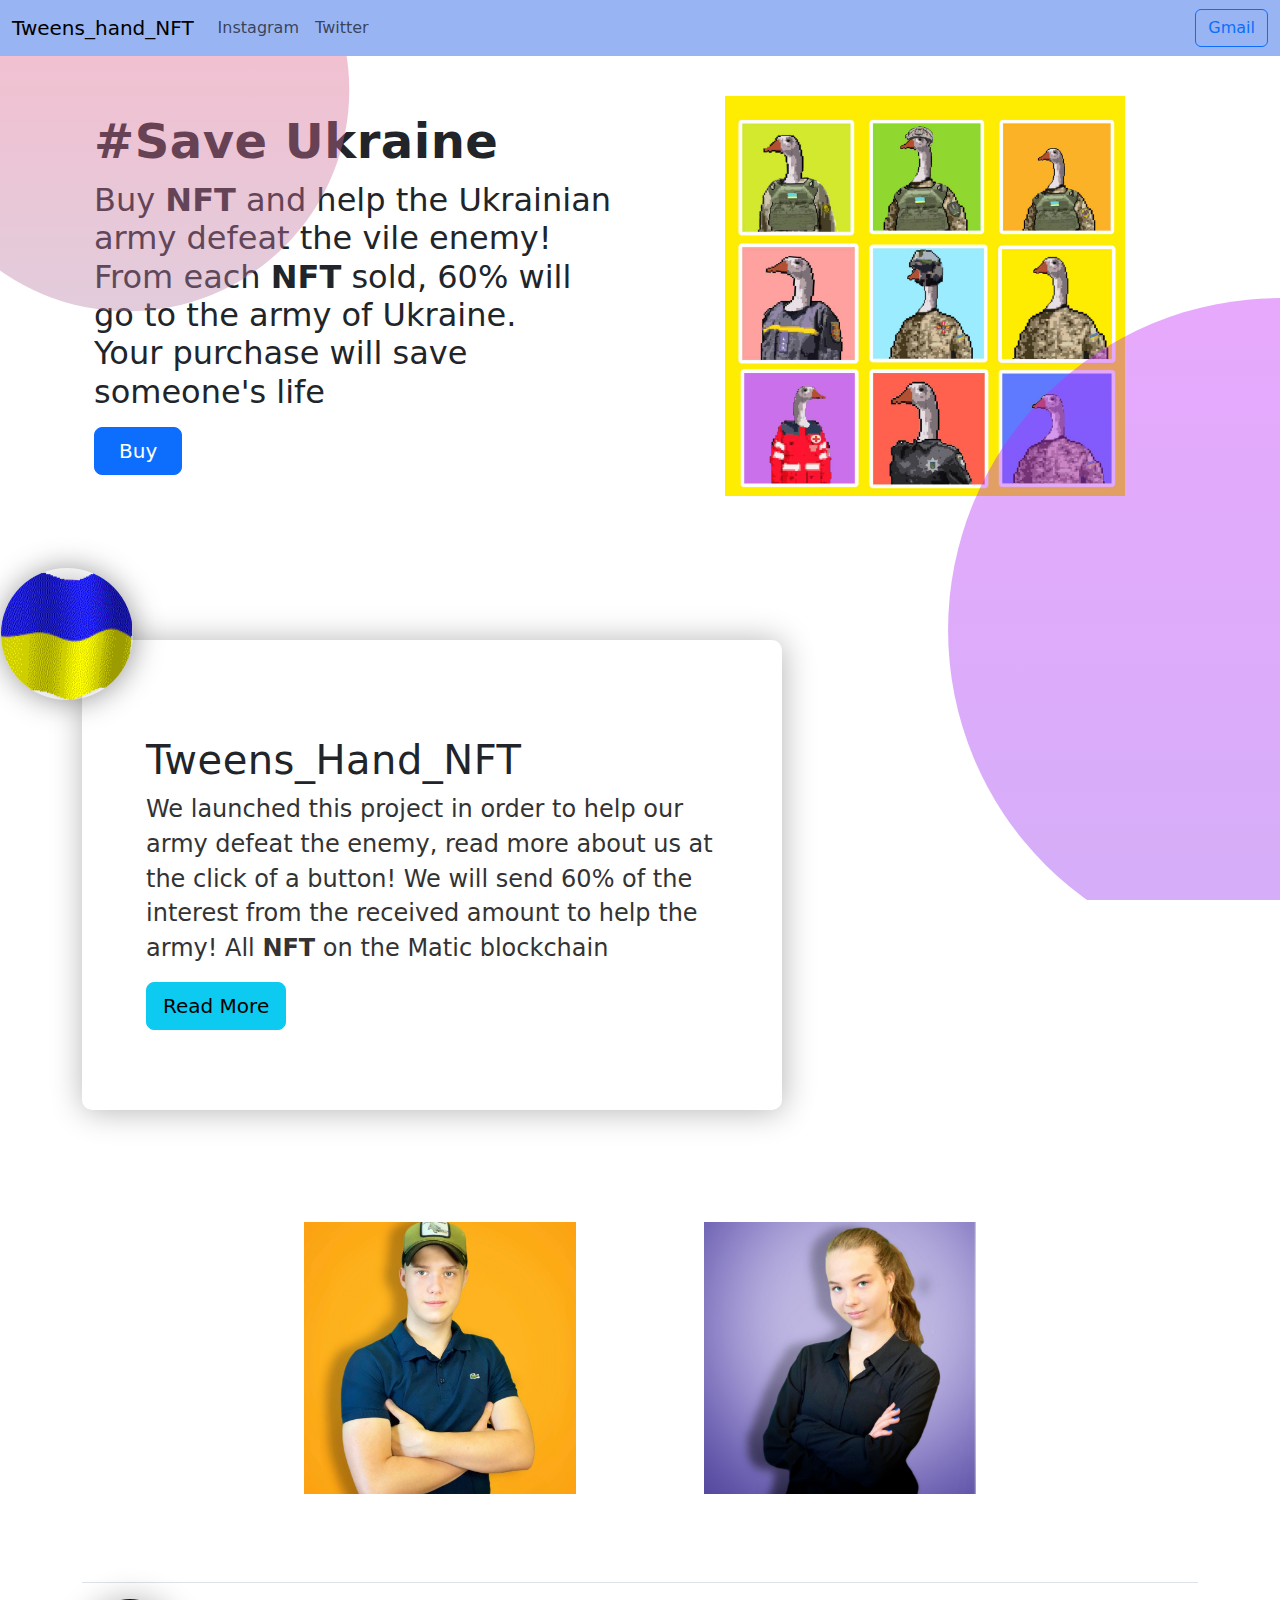
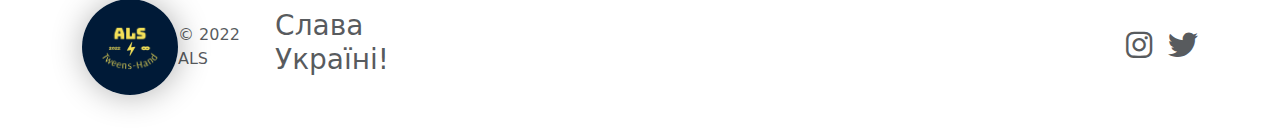
==== index.html @ 35961612 "Add files via upload" ====
<!DOCTYPE html>
<html lang="en">
<head>
    <meta charset="UTF-8">
    <meta http-equiv="X-UA-Compatible" content="IE=edge">
    <meta name="viewport" content="width=device-width, initial-scale=1.0">
    <link rel="stylesheet" href="index.css">
    <link rel="stylesheet" href="https://cdn.jsdelivr.net/npm/bootstrap@5.2.0/dist/css/bootstrap.min.css">

    <link rel="stylesheet" href="https://cdnjs.cloudflare.com/ajax/libs/font-awesome/6.1.2/css/all.min.css">
    <title>Tweens_hand_NFT</title>
</head>
<body>
    <header>
        <nav class="navbar navbar-expand-md fixed-top" style="background-color: #99b4f2;">
          <div class="container-fluid">
            <a class="navbar-brand" href="./index.html">Tweens_hand_NFT</a>
            <button class="navbar-toggler" type="button" data-bs-toggle="collapse" data-bs-target="#navbarCollapse" aria-controls="navbarCollapse" aria-expanded="false" aria-label="Toggle navigation">
              <span class="navbar-toggler-icon"></span>
            </button>
            <div class="collapse navbar-collapse" id="navbarCollapse">
              <ul class="navbar-nav me-auto mb-2 mb-md-0">
                <!-- <li class="nav-item">
                  <a class="nav-link active" aria-current="page" href="#">Home</a>
                </li> -->
                <li class="nav-item">
                  <a class="nav-link" href="#">Instagram</a>
                </li>
                <li class="nav-item">
                  <a class="nav-link" href="#">Twitter</a>
                </li>
              </ul>
              <!-- <form class="d-flex" >
               </form>  -->
                <button class="btn btn-outline-primary" type="submit"><a href="mailto:tweenshand@gmail.com" style="text-decoration: none;"> Gmail</a></button>
              
            </div>
          </div>
        </nav>
      </header>
<main class="main">
<!--  -->
<div class="container col-xxl-8 px-4 py-5" >
    <div class="row flex-lg-row-reverse align-items-center g-5 py-5">
      <div class="col-10 col-sm-8 col-lg-6">
        <img src="./img/collect.jpeg" class="d-block mx-lg-auto img-fluid" alt="Bootstrap Themes" width="400" height="300" loading="lazy">
      </div>
      <div class="col-lg-6">
        <h1 class="display-5 fw-bold lh-1 mb-3">#Save Ukraine</h1>
        <p class="lead"><h2> Buy <b>NFT</b> and help the Ukrainian army defeat the vile enemy! From each <b>NFT</b> sold, 60% will go to the army of Ukraine. <br>Your purchase will save someone's life </h2></p>
        <div class="d-grid gap-2 d-md-flex justify-content-md-start">
          <button type="button" class="btn btn-primary btn-lg px-4 me-md-2">Buy</button>
          <!-- <button type="button" class="btn btn-outline-secondary btn-lg px-4">List</button> -->
        </div>
      </div>
    </div>
  </div>
<!--  -->
<div class="container  col-xxl-4  py-5">
<div class="blog_post">
    <div class="img_pod">
      <img src="./img/ukr.gif" alt="random image" style="
      height: 8.3rem;
  width: 8.3rem;
  position: relative;
  border-radius: 90%;
  box-shadow: 1px 1px 2rem rgba(0, 0, 0, 0.3);
  z-index: 1;
      ">
    </div>
    <div class="card_copy">
      
      <h1>Tweens_Hand_NFT</h1>
      <p>We launched this project in order to help our army defeat the enemy, read more about us at the click of a button! We will send 60% of the interest from the received amount to help the army! All <b>NFT</b> on the Matic blockchain</p>
      <!-- <a class="btn_primary px-4 py-3" href="https://tweens-hand.github.io/tweens-hand-2/index.html" target="_blank" >Read More</a> -->
<!--  -->
<!-- <button type="button" class="btn btn-info btn-lg" data-toggle="modal" data-target="#myModal">Open Modal</button> -->

  <!-- Modal -->
  <button type="button" class="btn btn-info btn-lg" data-bs-toggle="modal" data-bs-target="#exampleModal">
    Read More
  </button>
  
  <!-- Modal -->
  <div class="modal fade" id="exampleModal" tabindex="-1" aria-labelledby="exampleModalLabel" aria-hidden="true">
    <div class="modal-dialog">
      <div class="modal-content">
        <div class="modal-header">
          <h5 class="modal-title" id="exampleModalLabel">Tweens-Hand-Company</h5>
          <button type="button" class="btn-close" data-bs-dismiss="modal" aria-label="Close"></button>
        </div>
        <div class="modal-body">
          We are the future It company of Ukraine! We (brother and sister
          and we are 16 years old, and we are from Kyiv) decided to make NFT project to raise funds for the Ukrainian army! The funds we collect we give to our army ,and We will report to you on our Instagram page and on our Twitter
        </div>
        <div class="modal-footer">
          <button type="button" class="btn btn-secondary" data-bs-dismiss="modal">Close</button>
          
        </div>
      </div>
    </div>
  </div>
  

<!--  -->
<!--  -->
    </div>
    </div>
  </div>
<!--  -->

<div class="container-about">
    <div class="box-about" >
        <div class="imgBox-about">
            <img src="./img/IMG_3771.PNG" alt="" >
        </div>
        <div class="content-about">
            <h2>Artem Sulyma</br>
            <!-- <span>CEO/Software Engineer</span></h2> -->
        </div>
    </div>
    <div class="box-about">
        <div class="imgBox-about">
            <img src="./img/IMG_3778.JPEG" alt="">
        </div>
        <div class="content-about">
            <h2>Liza Sulyma</br>
            <!-- <span>CEO/Disagner</span></h2> -->
        </div>
    </div>

</div>


</main>
<!--  -->
<div class="container">
    <footer class="d-flex flex-wrap justify-content-between align-items-center py-3 my-4 border-top">
      <div class="col-md-4 d-flex align-items-center">
        <!-- <a href="/" class="mb-3 me-2 mb-md-0 text-muted text-decoration-none lh-1"></a> -->
         <img src="./img/logoals.png" style="
          height: 6rem;
  width: 6rem;
  position: relative;
  border-radius: 100%;
  box-shadow: 1px 1px 2rem rgba(0, 0, 0, 0.3);
  z-index: 1;
         ">
        
        <span class="mb-3 mb-md-0 text-muted">© 2022 ALS </span>
        <br>
        <h3 class="text-muted" style="margin-left:15px;">Слава Україні!</h3>
      </div>
  
      <ul class="nav col-md-4 justify-content-end list-unstyled d-flex">
   
        <li class="ms-3"><a class="text-muted"  href="#"><i class="fa-brands fa-instagram"   style="font-size: 30px;"></i></a></li>
        <li class="ms-3"><a class="text-muted"  href="#"><i class="fa-brands fa-twitter"  style="font-size: 30px;"></i></a></li>
        <!-- <li class="ms-3"><a class="text-muted"  href="#"><i class="fa-brands fa-youtube" style="font-size: 30px;"></i></a></li> -->
      </ul>
    </footer>
  </div>

    <script src="https://cdn.jsdelivr.net/npm/bootstrap@5.2.0/dist/js/bootstrap.bundle.min.js"></script>
    <script src="./index.js"></script>
    <script src="https://ajax.googleapis.com/ajax/libs/jquery/3.6.0/jquery.min.js"></script>
</body>
</html>
---- index.css ----
@import url("https://fonts.googleapis.com/css?family=Roboto:300,400,700&display=swap");

body{
  background-color: #000;
}
main::before{
  content: '';
  position: absolute;
  top: 0;
 left: 0;
  width: 100%;
  height: 100%;
  background: linear-gradient(#DA22FF, #9733EE);
  clip-path: circle(30% at right 70%);
  opacity: .4;
  }
  main::after {
    content: '';
    position: absolute;
    top: 0;
    left: 0;
    width: 100%;
    height: 100%;
    background: linear-gradient(#E55D87, #5FC3E4);
    clip-path: circle(20% at 10% 10%);
    opacity: .4;
  }

.blog_post {
  background: #fff;
  max-width: 700px;
  border-radius: 10px;
  box-shadow: 1px 1px 2rem rgba(0, 0, 0, 0.3);
  position: relative;
}


.card_copy {
  padding: 6rem 4rem 5rem 4rem;
}

.img_pod {
  height: 110px;
  width: 110px;
  background: linear-gradient(90deg, #ff9966, #ff5e62);
  z-index: 10;
  box-shadow: 1px 1px 2rem rgba(0, 0, 0, 0.3);
  border-radius: 100%;
  position: absolute;
  left: -10%;
  top: -13%;
  display: flex;
  align-items: center;
  justify-content: center;
}

/* img {
  height: 8.3rem;
  width: 8.3rem;
  position: relative;
  border-radius: 100%;
  box-shadow: 1px 1px 2rem rgba(0, 0, 0, 0.3);
  z-index: 1;
} */

h3 {
  margin: 0 0 0.5rem 0;
  color: #999;
  font-size: 1.25rem;
}

h1 {
  margin: 0 0 1rem 0;
  font-size: 2.5rem;
  letter-spacing: 0.5px;
  color: #333;
}

p {
  margin: 0 0 4.5rem 0;
  font-size: 1.5rem;
  line-height: 1.45;
  color: #333;
}

.btn_primary {
    margin-top: 10px;
  border: none;
  outline: none;
  background: linear-gradient(90deg, #ff9966, #ff5e62);
  padding: 1.5rem 2rem;
  border-radius: 50px;
  color: white;
  font-size: 1.2rem;
  box-shadow: 1px 10px 2rem rgba(255, 94, 98, 0.5);
  transition: all 0.2s ease-in;
  text-decoration: none;
}

.btn_primary:hover {
  box-shadow: 0px 5px 1rem rgba(255, 94, 98, 0.5);
  color: gray;
}

@media only screen and (max-width: 650px) {
  body {
    background-color: black;
  }

  .img_pod {

  }
}

  
.container-about {
    position: relative;
    display: flex;
    justify-content: center;
    align-items: center;
    flex-wrap: wrap;
  }
  
  .container-about .box-about {
    position: relative;
    width: 17rem;
    height: 17rem;
    margin: 4rem;
  }
  
  .container-about .box-about:hover .imgBox-about {
    transform: translate(-3.5rem, -3.5rem);
  }
  
  .container-about .box-about:hover .content-about {
    transform: translate(3.5rem, 3.5rem);
  }
  
  .imgBox-about {
    position: absolute;
    top: 0;
    left: 0;
    width: 100%;
    height: 100%;
    z-index: 2;
    transition: all 0.5s ease-in-out;
  }
  
  .imgBox-about img {
    width: 17rem;
    height: 17rem;
    object-fit: cover;
    resize: both;
  }
  
  .content-about {
    position: absolute;
    top: 0;
    left: 0;
    width: 100%;
    height: 100%;
    padding: 1.5rem;
    display: flex;
    justify-content: center;
    background-color: #fff;
    z-index: 1;
    align-items: flex-end;
    text-align: center;
    transition: 0.5s ease-in-out;
  }
  
  .content-about h2 {
    display: block;
    font-size: 1.7rem;
    color: #111;
    font-weight: 500;
    line-height: 2rem;
    letter-spacing: 1px;
  }
  
  .content-about span {
    color: #555;
    font-size: 1rem;
    font-weight: 300;
    letter-spacing: 2px;
  }
  
  @media (max-width: 600px) {
    .container-about .box-about:hover .content-about {
      transform: translate(0, 4rem);
    }
    .container-about .box-about:hover .imgBox-about {
      transform: translate(0, -4rem);
    }
    .content-about h2 {
        display: block;
        font-size: 1rem;
        color: #111;
        font-weight: 500;
        line-height: 2rem;
        letter-spacing: 1px;
      }
  }
  /*  */
  /*  */
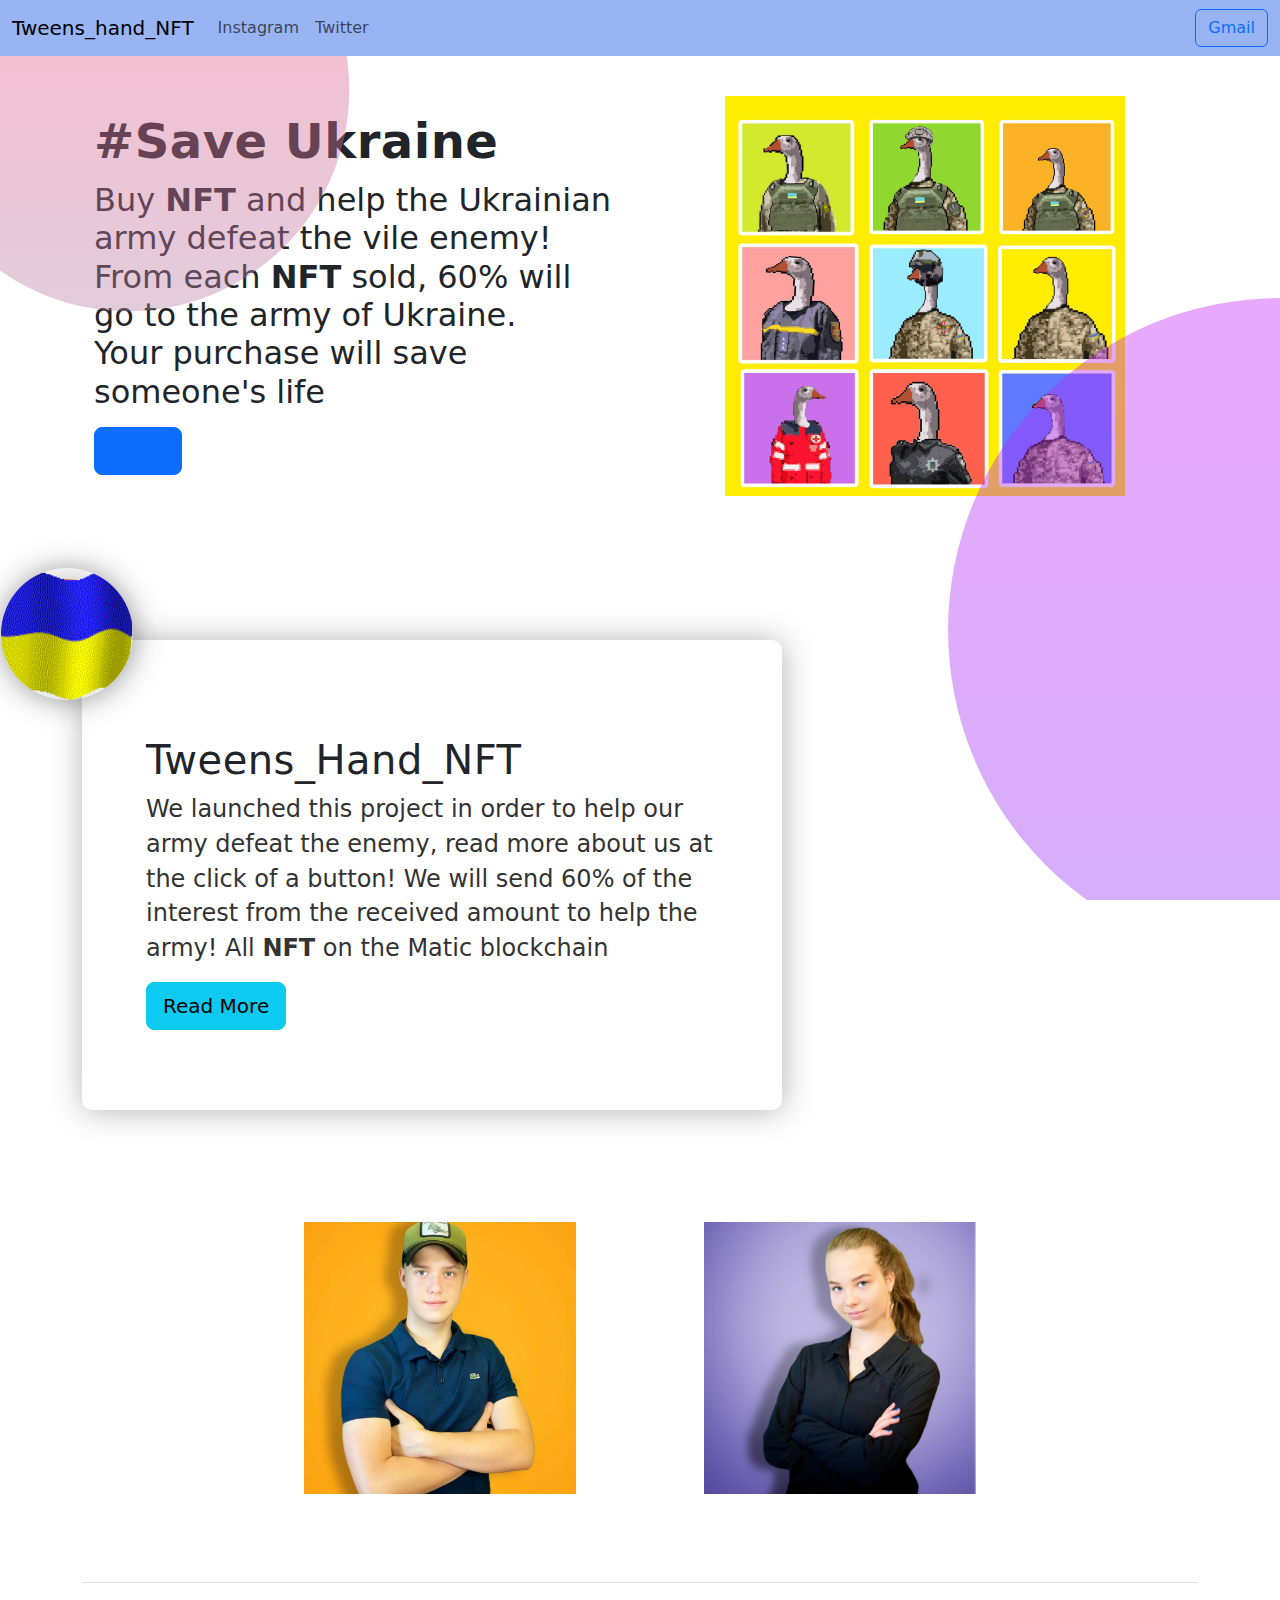
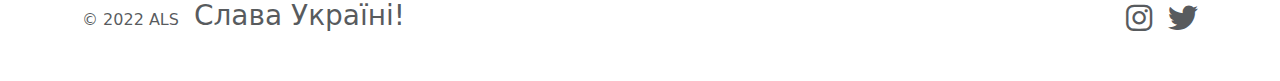
==== commit 10c293f4: "Update index.html" ====
--- a/index.html
+++ b/index.html
@@ -24,10 +24,10 @@
                   <a class="nav-link active" aria-current="page" href="#">Home</a>
                 </li> -->
                 <li class="nav-item">
-                  <a class="nav-link" href="#">Instagram</a>
+                  <a class="nav-link" href="https://instagram.com/tweens_hand_nft?r=nametag">Instagram</a>
                 </li>
                 <li class="nav-item">
-                  <a class="nav-link" href="#">Twitter</a>
+                  <a class="nav-link" href="https://twitter.com/Tweens_Hand_NFT">Twitter</a>
                 </li>
               </ul>
               <!-- <form class="d-flex" >
@@ -49,7 +49,7 @@
         <h1 class="display-5 fw-bold lh-1 mb-3">#Save Ukraine</h1>
         <p class="lead"><h2> Buy <b>NFT</b> and help the Ukrainian army defeat the vile enemy! From each <b>NFT</b> sold, 60% will go to the army of Ukraine. <br>Your purchase will save someone's life </h2></p>
         <div class="d-grid gap-2 d-md-flex justify-content-md-start">
-          <button type="button" class="btn btn-primary btn-lg px-4 me-md-2">Buy</button>
+            <button type="button" class="btn btn-primary btn-lg px-4 me-md-2"><a href="https://opensea.io/Tweens_hand_NFT">Buy</a></button>
           <!-- <button type="button" class="btn btn-outline-secondary btn-lg px-4">List</button> -->
         </div>
       </div>
@@ -138,14 +138,14 @@
     <footer class="d-flex flex-wrap justify-content-between align-items-center py-3 my-4 border-top">
       <div class="col-md-4 d-flex align-items-center">
         <!-- <a href="/" class="mb-3 me-2 mb-md-0 text-muted text-decoration-none lh-1"></a> -->
-         <img src="./img/logoals.png" style="
+<!--          <img src="./img/logoals.png" style="
           height: 6rem;
   width: 6rem;
   position: relative;
   border-radius: 100%;
   box-shadow: 1px 1px 2rem rgba(0, 0, 0, 0.3);
   z-index: 1;
-         ">
+         "> -->
         
         <span class="mb-3 mb-md-0 text-muted">© 2022 ALS </span>
         <br>
@@ -154,8 +154,8 @@
   
       <ul class="nav col-md-4 justify-content-end list-unstyled d-flex">
    
-        <li class="ms-3"><a class="text-muted"  href="#"><i class="fa-brands fa-instagram"   style="font-size: 30px;"></i></a></li>
-        <li class="ms-3"><a class="text-muted"  href="#"><i class="fa-brands fa-twitter"  style="font-size: 30px;"></i></a></li>
+        <li class="ms-3"><a class="text-muted"  href="https://instagram.com/tweens_hand_nft?r=nametag"><i class="fa-brands fa-instagram"   style="font-size: 30px;"></i></a></li>
+        <li class="ms-3"><a class="text-muted"  href="https://twitter.com/Tweens_Hand_NFT"><i class="fa-brands fa-twitter"  style="font-size: 30px;"></i></a></li>
         <!-- <li class="ms-3"><a class="text-muted"  href="#"><i class="fa-brands fa-youtube" style="font-size: 30px;"></i></a></li> -->
       </ul>
     </footer>
@@ -165,4 +165,4 @@
     <script src="./index.js"></script>
     <script src="https://ajax.googleapis.com/ajax/libs/jquery/3.6.0/jquery.min.js"></script>
 </body>
-</html>+</html>
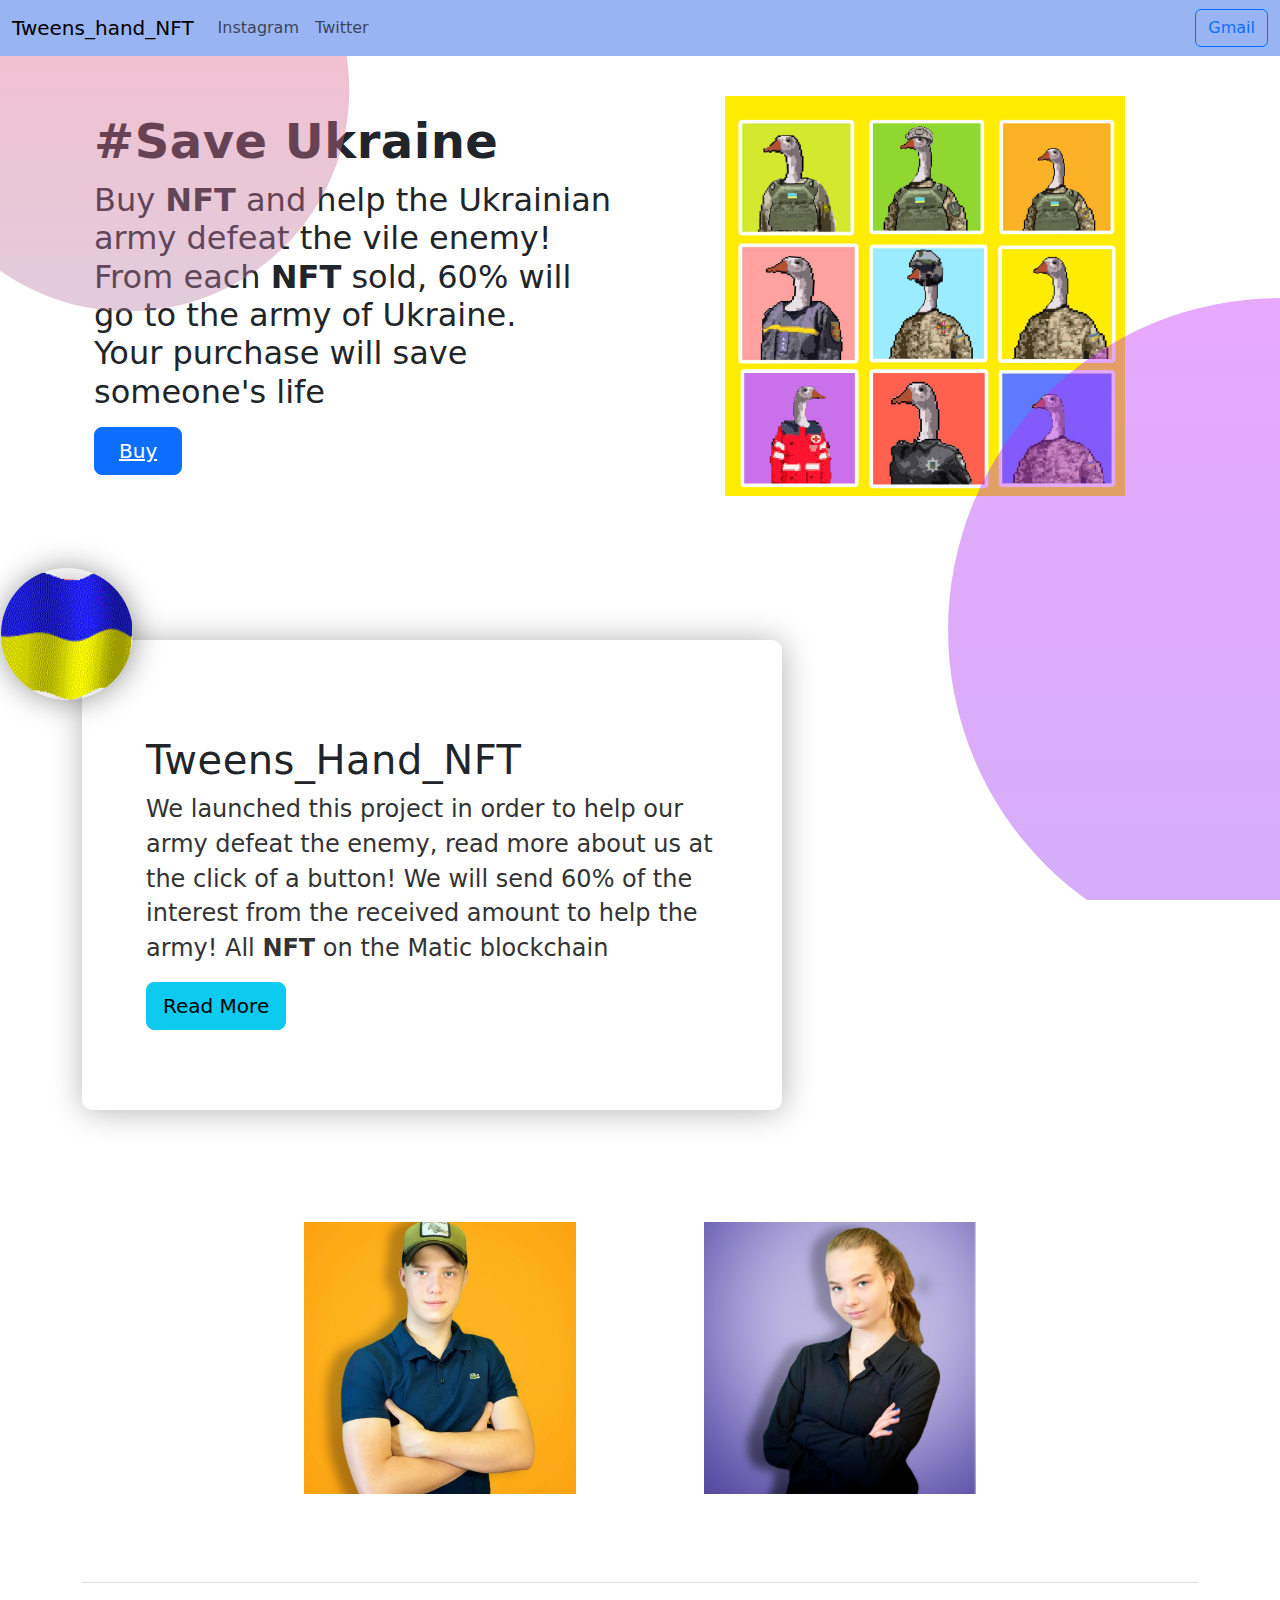
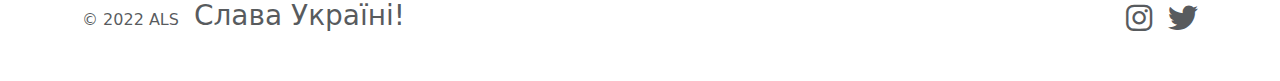
==== commit 9e0e88bc: "Update index.html" ====
--- a/index.html
+++ b/index.html
@@ -49,7 +49,7 @@
         <h1 class="display-5 fw-bold lh-1 mb-3">#Save Ukraine</h1>
         <p class="lead"><h2> Buy <b>NFT</b> and help the Ukrainian army defeat the vile enemy! From each <b>NFT</b> sold, 60% will go to the army of Ukraine. <br>Your purchase will save someone's life </h2></p>
         <div class="d-grid gap-2 d-md-flex justify-content-md-start">
-            <button type="button" class="btn btn-primary btn-lg px-4 me-md-2"><a href="https://opensea.io/Tweens_hand_NFT">Buy</a></button>
+            <button type="button" class="btn btn-primary btn-lg px-4 me-md-2"><a href="https://opensea.io/Tweens_hand_NFT" style="color:#fff; text-decoretion:none;">Buy</a></button>
           <!-- <button type="button" class="btn btn-outline-secondary btn-lg px-4">List</button> -->
         </div>
       </div>
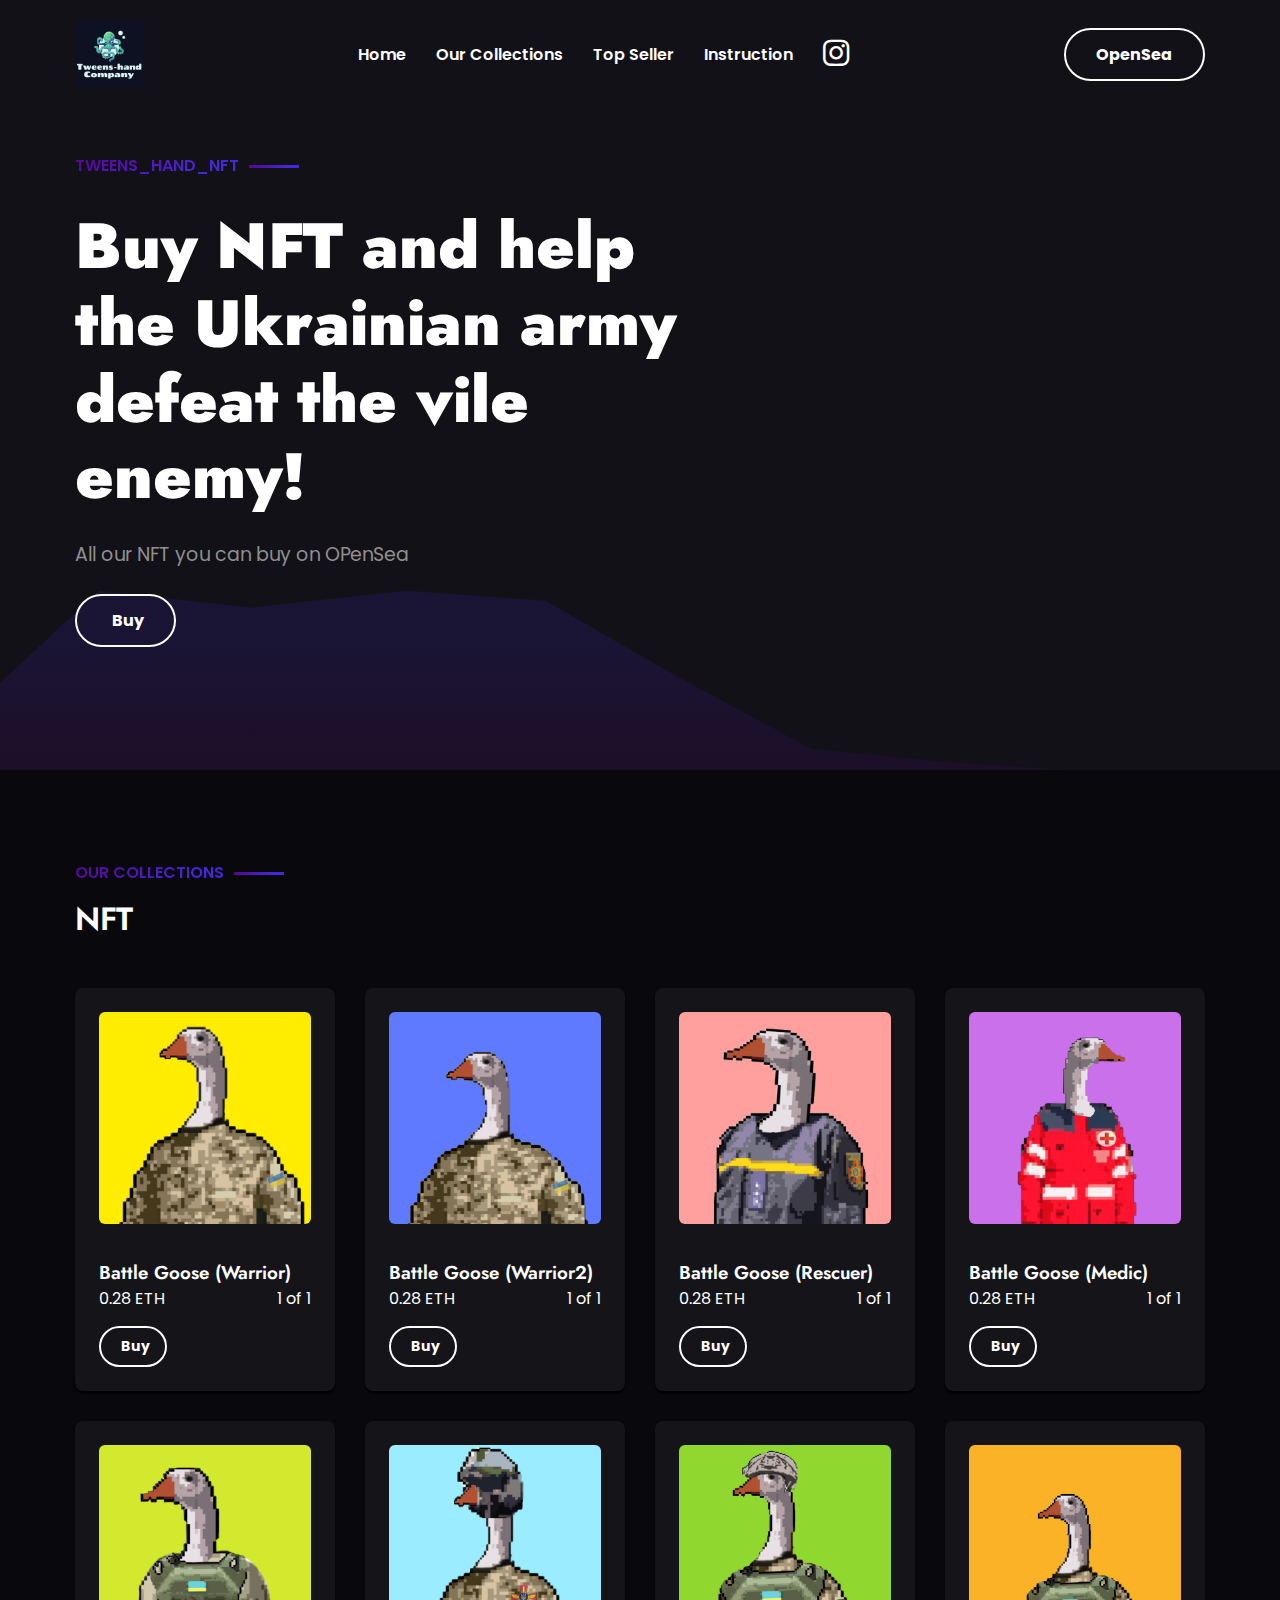
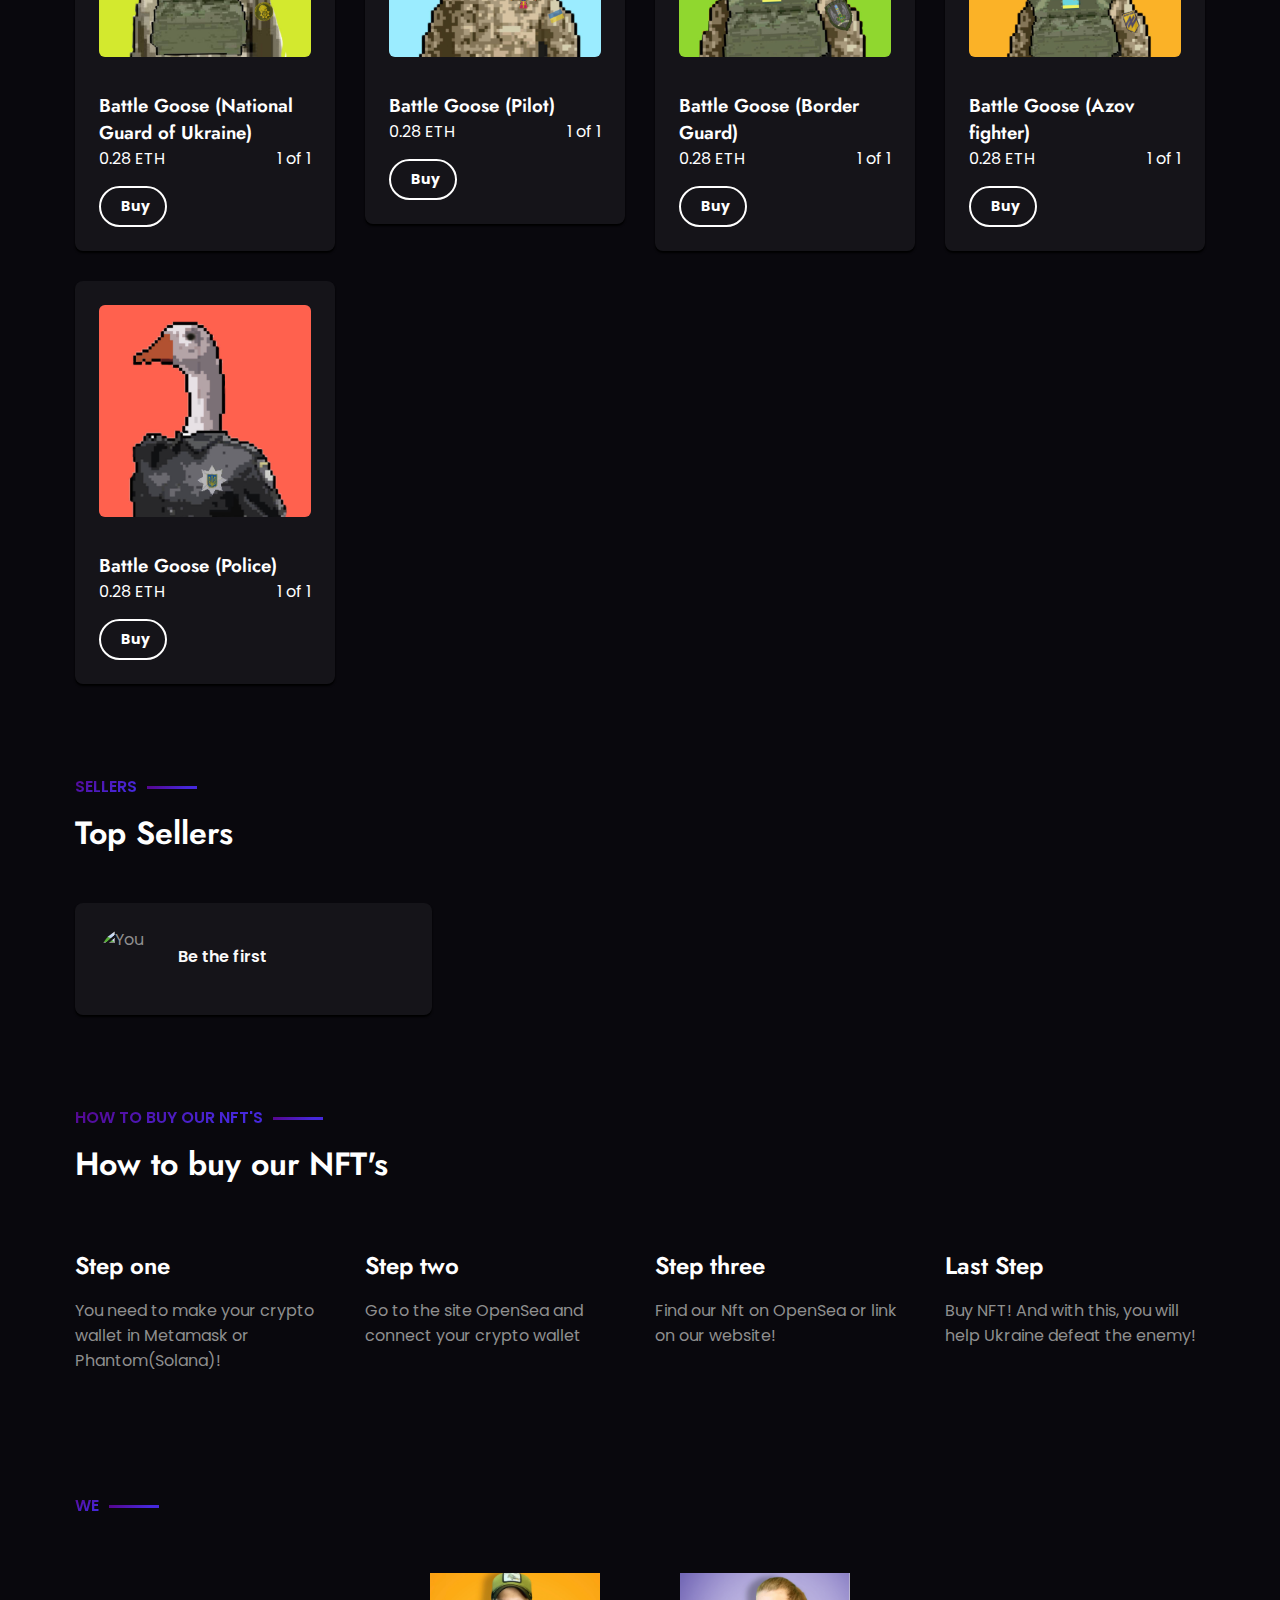
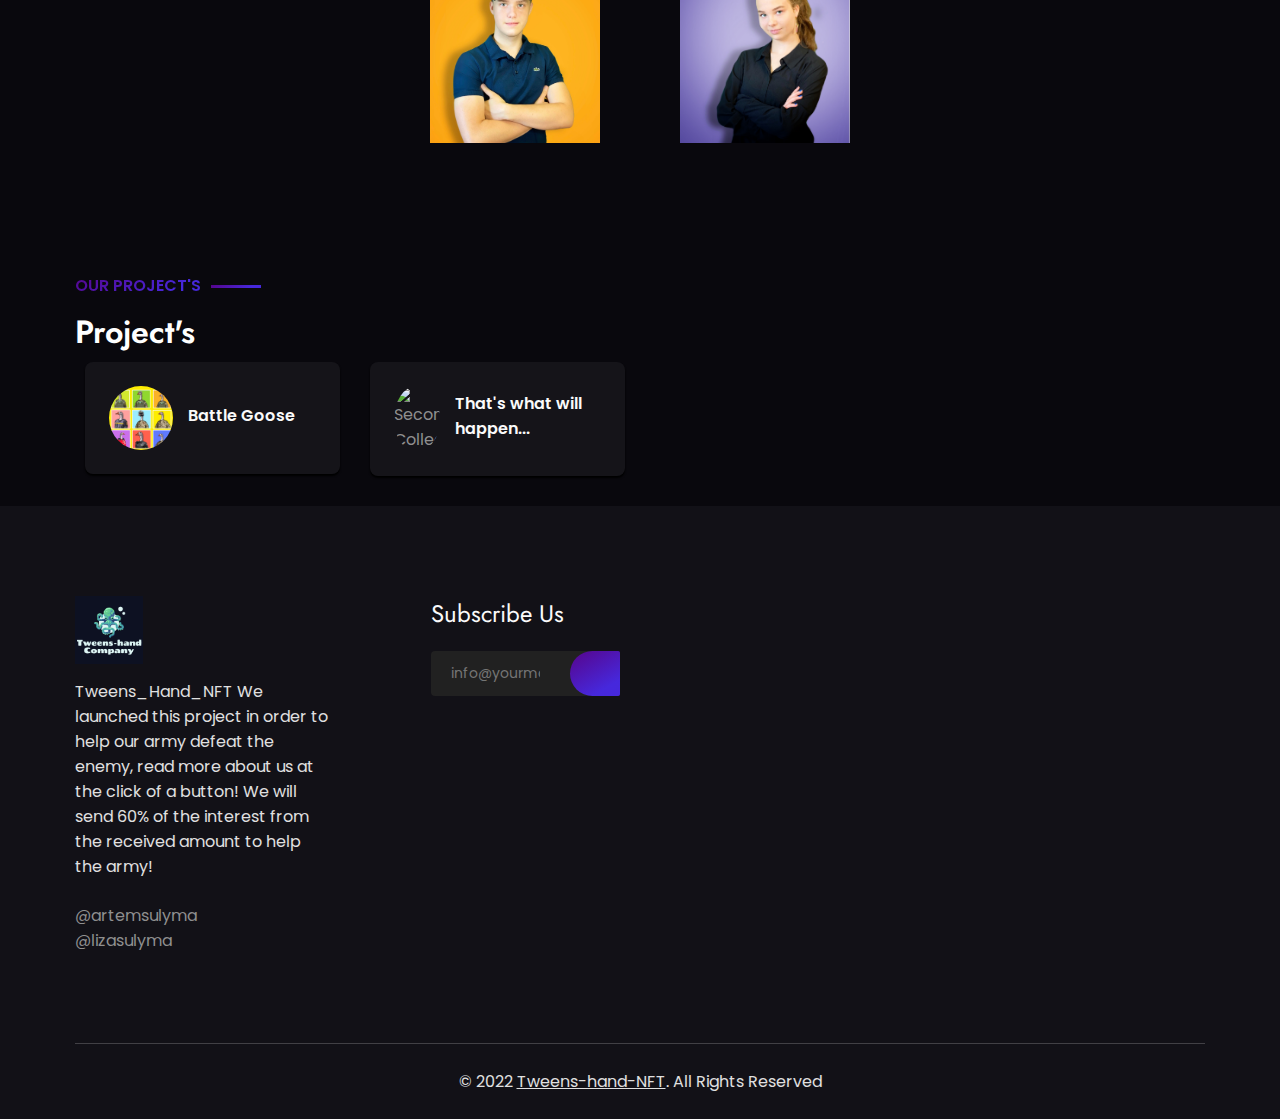
==== commit a2ba1fad: "Add files via upload" ====
--- a/index.html
+++ b/index.html
@@ -1,168 +1,1181 @@
 <!DOCTYPE html>
 <html lang="en">
+
 <head>
-    <meta charset="UTF-8">
-    <meta http-equiv="X-UA-Compatible" content="IE=edge">
-    <meta name="viewport" content="width=device-width, initial-scale=1.0">
-    <link rel="stylesheet" href="index.css">
-    <link rel="stylesheet" href="https://cdn.jsdelivr.net/npm/bootstrap@5.2.0/dist/css/bootstrap.min.css">
-
-    <link rel="stylesheet" href="https://cdnjs.cloudflare.com/ajax/libs/font-awesome/6.1.2/css/all.min.css">
-    <title>Tweens_hand_NFT</title>
+  <meta charset="UTF-8">
+  <meta http-equiv="X-UA-Compatible" content="IE=edge">
+  <meta name="viewport" content="width=device-width, initial-scale=1.0">
+  <title>Buy NFT and help Ukrainian army defeat vile enemy!</title>
+
+  <link rel="stylesheet" href="https://cdnjs.cloudflare.com/ajax/libs/font-awesome/6.1.2/css/all.min.css">
+  <!-- 
+    - favicon
+  -->
+  <link rel="shortcut icon" href="./favicon.svg" type="image/svg+xml">
+
+  <!-- 
+    - custom css link
+  -->
+  <link rel="stylesheet" href="./assets/css/style.css">
+
+  <!-- 
+    - google font link
+  -->
+  <link rel="preconnect" href="https://fonts.googleapis.com">
+  <link rel="preconnect" href="https://fonts.gstatic.com" crossorigin>
+  <link
+    href="https://fonts.googleapis.com/css2?family=Jost:wght@600;900&family=Poppins:wght@400;500;600;700&display=swap"
+    rel="stylesheet">
 </head>
-<body>
-    <header>
-        <nav class="navbar navbar-expand-md fixed-top" style="background-color: #99b4f2;">
-          <div class="container-fluid">
-            <a class="navbar-brand" href="./index.html">Tweens_hand_NFT</a>
-            <button class="navbar-toggler" type="button" data-bs-toggle="collapse" data-bs-target="#navbarCollapse" aria-controls="navbarCollapse" aria-expanded="false" aria-label="Toggle navigation">
-              <span class="navbar-toggler-icon"></span>
+
+<body id="top">
+
+  <!-- 
+    - #HEADER
+  -->
+
+  <header class="header" data-header>
+    <div class="container">
+
+      <div class="overlay" data-overlay></div>
+
+      <a href="#" class="logo">
+        <img src="./img/logo.png" width="68" height="48" alt="NFTC Logo">
+      </a>
+
+      <nav class="navbar" data-navbar>
+
+        <div class="navbar-top">
+          <p class="navbar-title">Menu</p>
+
+          <button class="nav-close-btn" aria-label="Close Menu" data-nav-close-btn>
+            <ion-icon name="close-circle-outline"></ion-icon>
+          </button>
+        </div>
+
+        <ul class="navbar-list">
+
+          <li>
+            <a href="#home" class="navbar-link" data-navlink>Home</a>
+          </li>
+
+          <li>
+            <a href="#explore" class="navbar-link" data-navlink>Our Collections</a>
+          </li>
+
+          <li>
+            <a href="#top-seller" class="navbar-link" data-navlink>Top Seller</a>
+          </li>
+
+          <!-- <li>
+            <a href="#collection" class="navbar-link" data-navlink>Collection</a>
+          </li> -->
+
+          <li>
+            <a href="#instruction" class="navbar-link" data-navlink>Instruction</a>
+          </li>
+
+          <li>
+            <a href="https://instagram.com/tweens_hand_nft?r=nametag" class="navbar-link" data-navlink><i class="fa-brands fa-instagram" style="font-size: 30px;"></i></a>
+          </li>
+
+        </ul>
+
+      </nav>
+
+      <button class="menu-open-btn" aria-label="Open Menu" data-nav-open-btn>
+        <ion-icon name="menu-outline"></ion-icon>
+      </button>
+
+      <a href="https://opensea.io/Tweens_hand_NFT" class="btn" aria-labelledby="wallet">
+        
+
+        <span id="wallet"><i class="fa-solid fa-hexagon-vertical-nft" style="color: #fff; font-size:25px;"></i>OpenSea</span>
+      </a>
+
+    </div>
+  </header>
+
+
+
+
+
+  <main>
+    <article>
+
+      <!-- 
+        - #HERO
+      -->
+
+      <section class="hero" id="home">
+
+        <div class="container">
+
+          <p class="section-subtitle">Tweens_Hand_NFT</p>
+
+          <h2 class="h1 hero-title">Buy NFT and help the Ukrainian army defeat the vile enemy!</h2>
+
+          <p class="hero-text">
+            All our NFT you can buy on OPenSea
+          </p>
+
+          <div class="btn-group">
+
+            <button class="btn">
+              <ion-icon name="rocket-outline" aria-hidden="true"></ion-icon>
+              <a href="https://opensea.io/Tweens_hand_NFT">
+              <span>Buy</span></a>
             </button>
-            <div class="collapse navbar-collapse" id="navbarCollapse">
-              <ul class="navbar-nav me-auto mb-2 mb-md-0">
-                <!-- <li class="nav-item">
-                  <a class="nav-link active" aria-current="page" href="#">Home</a>
-                </li> -->
-                <li class="nav-item">
-                  <a class="nav-link" href="https://instagram.com/tweens_hand_nft?r=nametag">Instagram</a>
-                </li>
-                <li class="nav-item">
-                  <a class="nav-link" href="https://twitter.com/Tweens_Hand_NFT">Twitter</a>
-                </li>
-              </ul>
-              <!-- <form class="d-flex" >
-               </form>  -->
-                <button class="btn btn-outline-primary" type="submit"><a href="mailto:tweenshand@gmail.com" style="text-decoration: none;"> Gmail</a></button>
+
+            <!-- <button class="btn">
+              <ion-icon name="create-outline" aria-hidden="true"></ion-icon>
+
+              <span>Create</span>
+            </button> -->
+
+          </div>
+
+        </div>
+
+        <svg class="hero-bg-bottom" xmlns="http://www.w3.org/2000/svg" viewBox="0 0 1440 465" version="1.1">
+          <defs>
+            <linearGradient x1="49.7965246%" y1="28.2355058%" x2="49.7778147%" y2="98.4657689%" id="linearGradient-1">
+              <stop stop-color="rgba(69,40,220, 0.15)" offset="0%"></stop>
+              <stop stop-color="rgba(87,4,138, 0.15)" offset="100%"></stop>
+            </linearGradient>
+          </defs>
+          <g id="Page-1" stroke="none" stroke-width="1" fill="none" fill-rule="evenodd">
+            <polygon points="" fill="url(#linearGradient-1)">
+              <animate id="graph-animation" xmlns="http://www.w3.org/2000/svg" dur="2s" repeatCount=""
+                attributeName="points"
+                values="0,464 0,464 111.6,464 282.5,464 457.4,464 613.4,464 762.3,464 912.3,464 1068.2,464 1191.2,464 1328.1,464 1440.1,464 1440.1,464 0,464; 0,464 0,367 111.6,323.3 282.5,373 457.4,423.8 613.4,464 762.3,464 912.3,464 1068.2,464 1191.2,464 1328.1,464 1440.1,464 1440.1,464 0,464; 0,464 0,367 111.6,263 282.5,336.6 457.4,363.5 613.4,414.4 762.3,464 912.3,464 1068.2,464 1191.2,464 1328.1,464 1440.1,464 1440.1,464 0,464; 0,464 0,367 111.6,263 282.5,282 457.4,323.3 613.4,340 762.3,425.6 912.3,464 1068.2,464 1191.2,464 1328.1,464 1440.1,464 1440.1,464 0,464; 0,464 0,367 111.6,263 282.5,282 457.4,263 613.4,290.4 762.3,368 912.3,446.4 1068.2,464 1191.2,464 1328.1,464 1440.1,464 1440.1,464 0,464; 0,464 0,367 111.6,263 282.5,282 457.4,263 613.4,216 762.3,329.6 912.3,420 1068.2,427.6 1191.2,464 1328.1,464 1440.1,464 1440.1,464 0,464; 0,464 0,367 111.6,263 282.5,282 457.4,263 613.4,216 762.3,272 912.3,402.4 1068.2,373 1191.2,412 1328.1,464 1440.1,464 1440.1,464 0,464; 0,464 0,367 111.6,263 282.5,282 457.4,263 613.4,216 762.3,272 912.3,376 1068.2,336.6 1191.2,334 1328.1,404 1440.1,464 1440.1,464 0,464; 0,464 0,367 111.6,263 282.5,282 457.4,263 613.4,216 762.3,272 912.3,376 1068.2,282 1191.2,282 1328.1,314 1440.1,372.8 1440.1,464 0,464; 0,464 0,367 111.6,263 282.5,282 457.4,263 613.4,216 762.3,272 912.3,376 1068.2,282 1191.2,204 1328.1,254 1440.1,236 1440.1,464 0,464; 0,464 0,367 111.6,263 282.5,282 457.4,263 613.4,216 762.3,272 912.3,376 1068.2,282 1191.2,204 1328.1,164 1440.1,144.79999999999998 1440.1,464 0,464; 0,464 0,367 111.6,263 282.5,282 457.4,263 613.4,216 762.3,272 912.3,376 1068.2,282 1191.2,204 1328.1,164 1440.1,8 1440.1,464 0,464;"
+                fill="freeze"></animate>
+            </polygon>
+          </g>
+        </svg>
+
+      </section>
+
+
+
+
+
+      <!-- 
+        - #EXPLORE
+      -->
+
+      <section class="section explore" id="explore">
+        <div class="container">
+
+          <p class="section-subtitle">Our Collections</p>
+
+          <div class="title-wrapper">
+            <h2 class="h2 section-title">NFT</h2>
+
+            <!-- <a href="#" class="btn-link">
+              <span>Explore All</span>
+
+              <ion-icon name="arrow-forward-outline" aria-hidden="true"></ion-icon>
+            </a> -->
+          </div>
+
+          <ul class="grid-list">
+
+            <li>
+              <div class="card explore-card">
+
+                <figure class="card-banner">
+                  <a href="#">
+                    <img src="./img/nft_1.jpeg" width="600" height="600" loading="lazy"
+                      alt="Walking On Air" class="img-cover">
+                  </a>
+                </figure>
+
+                <h3 class="h3 card-title">
+                  <a href="#">Battle Goose (Warrior)</a>
+                </h3>
+
+               
+
+                <div class="wrapper">
+                  <data class="wrapper-item" value="1.5">0.28 ETH</data>
+
+                  <span class="wrapper-item">1 of 1</span>
+                </div>
+
+                <button class="btn">
+                  <ion-icon name="bag-add-outline" aria-hidden="true"></ion-icon>
+                  <a href="https://opensea.io/Tweens_hand_NFT">
+                  <span>Buy</span></a>
+                </button>
+
+              </div>
+            </li>
+
+            <li>
+              <div class="card explore-card">
+
+                <figure class="card-banner">
+                  <a href="#">
+                    <img src="./img/nft_2.jpeg" width="600" height="600" loading="lazy" alt="Domain Names"
+                      class="img-cover">
+                  </a>
+                </figure>
+
+                <h3 class="h3 card-title">
+                  <a href="#">Battle Goose (Warrior2)</a>
+                </h3>
+
               
-            </div>
+
+                <div class="wrapper">
+                  <data class="wrapper-item" value="2.7">0.28 ETH</data>
+
+                  <span class="wrapper-item">1 of 1</span>
+                </div>
+
+                <button class="btn">
+                  <ion-icon name="bag-add-outline" aria-hidden="true"></ion-icon>
+                  <a href="https://opensea.io/Tweens_hand_NFT">
+                  <span>Buy</span></a>
+                </button>
+
+              </div>
+            </li>
+
+            <li>
+              <div class="card explore-card">
+
+                <figure class="card-banner">
+                  <a href="#">
+                    <img src="./img/nft_3.jpeg" width="600" height="600" loading="lazy" alt="Trading Cards"
+                      class="img-cover">
+                  </a>
+                </figure>
+
+                <h3 class="h3 card-title">
+                  <a href="#">Battle Goose (Rescuer)</a>
+                </h3>
+
+               
+
+                <div class="wrapper">
+                  <data class="wrapper-item" value="2.3">0.28 ETH</data>
+
+                  <span class="wrapper-item">1 of 1</span>
+                </div>
+
+                <button class="btn">
+                  <ion-icon name="bag-add-outline" aria-hidden="true"></ion-icon>
+                  <a href="https://opensea.io/Tweens_hand_NFT">
+                    <span>Buy</span></a>
+                </button>
+
+              </div>
+            </li>
+
+            <li>
+              <div class="card explore-card">
+
+                <figure class="card-banner">
+                  <a href="#">
+                    <img src="./img/nft_5.jpeg" width="600" height="600" loading="lazy"
+                      alt="Industrial Revolution" class="img-cover">
+                  </a>
+                </figure>
+
+                <h3 class="h3 card-title">
+                  <a href="#">Battle Goose (Medic)</a>
+                </h3>
+
+              
+
+                <div class="wrapper">
+                  <data class="wrapper-item" value="2.7">0.28 ETH</data>
+
+                  <span class="wrapper-item">1 of 1</span>
+                </div>
+
+                <button class="btn">
+                  <ion-icon name="bag-add-outline" aria-hidden="true"></ion-icon>
+                  <!-- <a href="https://opensea.io/assets/matic/0x2953399124f0cbb46d2cbacd8a89cf0599974963/78570037874407508369839945375320758045467097150942052475853753778035960578049/"> -->
+                    <a href="https://opensea.io/Tweens_hand_NFT">
+                    <span>Buy</span></a>
+                </button>
+
+              </div>
+            </li>
+            
+
+            <li>
+              <div class="card explore-card">
+
+                <figure class="card-banner">
+                  <a href="#">
+                    <img src="./img/nft_4.jpeg" width="600" height="600" loading="lazy" alt="Utility"
+                      class="img-cover">
+                  </a>
+                </figure>
+
+                <h3 class="h3 card-title">
+                  <a href="#">Battle Goose (National Guard of Ukraine)</a>
+                </h3>
+
+              
+
+                <div class="wrapper">
+                  <data class="wrapper-item" value="2.7">0.28 ETH</data>
+
+                  <span class="wrapper-item">1 of 1</span>
+                </div>
+
+                <button class="btn">
+                  <ion-icon name="bag-add-outline" aria-hidden="true"></ion-icon>
+                  <!-- <a href="https://opensea.io/assets/matic/0x2953399124f0cbb46d2cbacd8a89cf0599974963/78570037874407508369839945375320758045467097150942052475853753776936448950273/"> -->
+                    <a href="https://opensea.io/Tweens_hand_NFT">
+                    <span>Buy</span></a>
+                </button>
+
+              </div>
+            </li>
+
+
+            <li>
+              <div class="card explore-card">
+
+                <figure class="card-banner">
+                  <a href="#">
+                    <img src="./img/nft_7.jpeg" width="600" height="600" loading="lazy" alt="Utility"
+                      class="img-cover">
+                  </a>
+                </figure>
+
+                <h3 class="h3 card-title">
+                  <a href="#">Battle Goose (Pilot)</a>
+                </h3>
+
+              
+
+                <div class="wrapper">
+                  <data class="wrapper-item" value="2.7">0.28 ETH</data>
+
+                  <span class="wrapper-item">1 of 1</span>
+                </div>
+
+                <button class="btn">
+                  <ion-icon name="bag-add-outline" aria-hidden="true"></ion-icon>
+                  <!-- <a href="https://opensea.io/assets/matic/0x2953399124f0cbb46d2cbacd8a89cf0599974963/78570037874407508369839945375320758045467097150942052475853753780234983833601/"> -->
+                    <a href="https://opensea.io/Tweens_hand_NFT">
+                    <span>Buy</span></a>
+                </button>
+
+              </div>
+            </li>
+            <li>
+              <div class="card explore-card">
+
+                <figure class="card-banner">
+                  <a href="#">
+                    <img src="./img/nft_6.jpeg" width="600" height="600" loading="lazy" alt="Utility"
+                      class="img-cover">
+                  </a>
+                </figure>
+
+                <h3 class="h3 card-title">
+                  <a href="#">Battle Goose (Border Guard)</a>
+                </h3>
+
+              
+
+                <div class="wrapper">
+                  <data class="wrapper-item" value="2.7">0.28 ETH</data>
+
+                  <span class="wrapper-item">1 of 1</span>
+                </div>
+
+                <button class="btn">
+                  <ion-icon name="bag-add-outline" aria-hidden="true"></ion-icon>
+                  <!-- <a href="https://opensea.io/assets/matic/0x2953399124f0cbb46d2cbacd8a89cf0599974963/78570037874407508369839945375320758045467097150942052475853753779135472205825/"> -->
+                    <a href="https://opensea.io/Tweens_hand_NFT">
+                    <span>Buy</span></a>
+                </button>
+
+              </div>
+            </li>
+
+            <li>
+              <div class="card explore-card">
+
+                <figure class="card-banner">
+                  <a href="#">
+                    <img src="./img/nft_8.jpeg" width="600" height="600" loading="lazy" alt="Utility"
+                      class="img-cover">
+                  </a>
+                </figure>
+
+                <h3 class="h3 card-title">
+                  <a href="#">Battle Goose (Azov fighter)</a>
+                </h3>
+
+              
+
+                <div class="wrapper">
+                  <data class="wrapper-item" value="2.7">0.28 ETH</data>
+
+                  <span class="wrapper-item">1 of 1</span>
+                </div>
+
+                <button class="btn">
+                  <ion-icon name="bag-add-outline" aria-hidden="true"></ion-icon>
+                  <!-- <a href="https://opensea.io/assets/matic/0x2953399124f0cbb46d2cbacd8a89cf0599974963/78570037874407508369839945375320758045467097150942052475853753781334495461377/"> -->
+                    <a href="https://opensea.io/Tweens_hand_NFT">
+                    <span>Buy</span></a>
+                </button>
+
+              </div>
+            </li>
+
+            <li>
+              <div class="card explore-card">
+
+                <figure class="card-banner">
+                  <a href="#">
+                    <img src="./img/nft_9.jpeg" width="600" height="600" loading="lazy" alt="Utility"
+                      class="img-cover">
+                  </a>
+                </figure>
+
+                <h3 class="h3 card-title">
+                  <a href="#">Battle Goose (Police)</a>
+                </h3>
+
+              
+
+                <div class="wrapper">
+                  <data class="wrapper-item" value="2.7">0.28 ETH</data>
+
+                  <span class="wrapper-item">1 of 1</span>
+                </div>
+
+                <button class="btn">
+                  <ion-icon name="bag-add-outline" aria-hidden="true"></ion-icon>
+                  <a href="https://opensea.io/Tweens_hand_NFT">
+                  <span>Buy</span></a>
+                </button>
+
+              </div>
+            </li>
+
+
+          </ul>
+
+        </div>
+      </section>
+
+
+
+
+
+      <!-- 
+        - #TOP SELLER
+      -->
+
+      <section class="section top-seller" id="top-seller">
+        <div class="container">
+
+          <p class="section-subtitle">Sellers</p>
+
+          <h2 class="h2 section-title">Top Sellers</h2>
+
+          <ul class="grid-list">
+
+            <li>
+              <div class="card top-seller-card">
+
+                <figure class="card-avatar">
+                  <a href="#">
+                    <img src="" width="64" height="64" loading="lazy" alt="You">
+                  </a>
+                </figure>
+
+                <div>
+                  <h3 class="card-title">
+                    <a href="#">Be the first</a>
+                  </h3>
+
+                  <!-- <data value="1.5">1.5 BNB</data> -->
+                </div>
+
+              </div>
+            </li>
+<!-- 
+            <li>
+              <div class="card top-seller-card">
+
+                <figure class="card-avatar">
+                  <a href="#">
+                    <img src="./assets/images/avatar-2.jpg" width="64" height="64" loading="lazy" alt="John Deo">
+                  </a>
+                </figure>
+
+                <div>
+                  <h3 class="card-title">
+                    <a href="#">@JohnDeo</a>
+                  </h3>
+
+                  <data value="2.3">2.3 BNB</data>
+                </div>
+
+              </div>
+            </li>
+
+            <li>
+              <div class="card top-seller-card">
+
+                <figure class="card-avatar">
+                  <a href="#">
+                    <img src="./assets/images/avatar-3.jpg" width="64" height="64" loading="lazy" alt="Junaid">
+                  </a>
+                </figure>
+
+                <div>
+                  <h3 class="card-title">
+                    <a href="#">@Junaid</a>
+                  </h3>
+
+                  <data value="2.5">2.5 BNB</data>
+                </div>
+
+              </div>
+            </li>
+
+            <li>
+              <div class="card top-seller-card">
+
+                <figure class="card-avatar">
+                  <a href="#">
+                    <img src="./assets/images/avatar-4.jpg" width="64" height="64" loading="lazy" alt="Yasmin">
+                  </a>
+                </figure>
+
+                <div>
+                  <h3 class="card-title">
+                    <a href="#">@Yasmin</a>
+                  </h3>
+
+                  <data value="1.9">1.9 BNB</data>
+                </div>
+
+              </div>
+            </li>
+
+            <li>
+              <div class="card top-seller-card">
+
+                <figure class="card-avatar">
+                  <a href="#">
+                    <img src="./assets/images/avatar-5.jpg" width="64" height="64" loading="lazy" alt="Arham H">
+                  </a>
+                </figure>
+
+                <div>
+                  <h3 class="card-title">
+                    <a href="#">@ArhamH</a>
+                  </h3>
+
+                  <data value="3.2">3.2 BNB</data>
+                </div>
+
+              </div>
+            </li>
+
+            <li>
+              <div class="card top-seller-card">
+
+                <figure class="card-avatar">
+                  <a href="#">
+                    <img src="./assets/images/avatar-6.jpg" width="64" height="64" loading="lazy" alt="Sara">
+                  </a>
+                </figure>
+
+                <div>
+                  <h3 class="card-title">
+                    <a href="#">@Sara</a>
+                  </h3>
+
+                  <data value="4.7">4.7 BNB</data>
+                </div>
+
+              </div>
+            </li> -->
+
+          </ul>
+
+        </div>
+      </section>
+
+
+
+
+
+      <!-- 
+        - #COLLECTION
+      -->
+<!-- 
+      <section class="section collection" id="collection">
+        <div class="container">
+
+          <p class="section-subtitle">Most Popular</p>
+
+          <div class="title-wrapper">
+            <h2 class="h2 section-title">Popular Collections</h2>
+
+            <a href="#" class="btn-link">
+              <span>View All</span>
+
+              <ion-icon name="arrow-forward-outline" aria-hidden="true"></ion-icon>
+            </a>
           </div>
-        </nav>
-      </header>
-<main class="main">
+
+          <ul class="grid-list">
+
+            <li>
+              <a href="#" class="card collection-card">
+
+                <figure class="card-banner">
+                  <img src="./assets/images/author-banner-1.jpg" width="600" height="450" loading="lazy"
+                    alt="Virtual Worlds" class="img-cover">
+                </figure>
+
+                <figure class="card-avatar">
+                  <img src="./assets/images/avatar-1.jpg" width="64" height="64" loading="lazy" alt="card avatar">
+                </figure>
+
+                <h3 class="h3 card-title">Virtual Worlds</h3>
+
+                <span class="card-text">ERC-729</span>
+
+              </a>
+            </li>
+
+            <li>
+              <a href="#" class="card collection-card">
+
+                <figure class="card-banner">
+                  <img src="./assets/images/author-banner-2.jpg" width="600" height="450" loading="lazy"
+                    alt="Digital Arts" class="img-cover">
+                </figure>
+
+                <figure class="card-avatar">
+                  <img src="./assets/images/avatar-2.jpg" width="64" height="64" loading="lazy" alt="card avatar">
+                </figure>
+
+                <h3 class="h3 card-title">Digital Arts</h3>
+
+                <span class="card-text">ERC-522</span>
+
+              </a>
+            </li>
+
+            <li>
+              <a href="#" class="card collection-card">
+
+                <figure class="card-banner">
+                  <img src="./assets/images/author-banner-3.jpg" width="600" height="450" loading="lazy" alt="Sports"
+                    class="img-cover">
+                </figure>
+
+                <figure class="card-avatar">
+                  <img src="./assets/images/avatar-3.jpg" width="64" height="64" loading="lazy" alt="card avatar">
+                </figure>
+
+                <h3 class="h3 card-title">Sports</h3>
+
+                <span class="card-text">ERC-495</span>
+
+              </a>
+            </li>
+
+            <li>
+              <a href="#" class="card collection-card">
+
+                <figure class="card-banner">
+                  <img src="./assets/images/author-banner-4.jpg" width="600" height="450" loading="lazy"
+                    alt="Photography" class="img-cover">
+                </figure>
+
+                <figure class="card-avatar">
+                  <img src="./assets/images/avatar-4.jpg" width="64" height="64" loading="lazy" alt="card avatar">
+                </figure>
+
+                <h3 class="h3 card-title">Photography</h3>
+
+                <span class="card-text">ERC-873</span>
+
+              </a>
+            </li>
+
+            <li>
+              <a href="#" class="card collection-card">
+
+                <figure class="card-banner">
+                  <img src="./assets/images/author-banner-5.jpg" width="600" height="450" loading="lazy"
+                    alt="Collectibles" class="img-cover">
+                </figure>
+
+                <figure class="card-avatar">
+                  <img src="./assets/images/avatar-5.jpg" width="64" height="64" loading="lazy" alt="card avatar">
+                </figure>
+
+                <h3 class="h3 card-title">Collectibles</h3>
+
+                <span class="card-text">ERC-972</span>
+
+              </a>
+            </li>
+
+            <li>
+              <a href="#" class="card collection-card">
+
+                <figure class="card-banner">
+                  <img src="./assets/images/author-banner-6.jpg" width="600" height="450" loading="lazy"
+                    alt="Trading Cards" class="img-cover">
+                </figure>
+
+                <figure class="card-avatar">
+                  <img src="./assets/images/avatar-6.jpg" width="64" height="64" loading="lazy" alt="card avatar">
+                </figure>
+
+                <h3 class="h3 card-title">Trading Cards</h3>
+
+                <span class="card-text">ERC-397</span>
+
+              </a>
+            </li>
+
+            <li>
+              <a href="#" class="card collection-card">
+
+                <figure class="card-banner">
+                  <img src="./assets/images/author-banner-7.jpg" width="600" height="450" loading="lazy"
+                    alt="Walking On Air" class="img-cover">
+                </figure>
+
+                <figure class="card-avatar">
+                  <img src="./assets/images/avatar-7.jpg" width="64" height="64" loading="lazy" alt="card avatar">
+                </figure>
+
+                <h3 class="h3 card-title">Walking On Air</h3>
+
+                <span class="card-text">ERC-403</span>
+
+              </a>
+            </li>
+
+            <li>
+              <a href="#" class="card collection-card">
+
+                <figure class="card-banner">
+                  <img src="./assets/images/author-banner-8.jpg" width="600" height="450" loading="lazy"
+                    alt="Domain Names" class="img-cover">
+                </figure>
+
+                <figure class="card-avatar">
+                  <img src="./assets/images/avatar-8.jpg" width="64" height="64" loading="lazy" alt="card avatar">
+                </figure>
+
+                <h3 class="h3 card-title">Domain Names</h3>
+
+                <span class="card-text">ERC-687</span>
+
+              </a>
+            </li>
+
+          </ul>
+
+        </div>
+      </section>
+ -->
+
+
+
+
+      <!-- 
+        - #INSTRUCTION
+      -->
+
+      <section class="section instruction" id="instruction">
+        <div class="container">
+
+          <p class="section-subtitle">How to buy our NFT's</p>
+
+          <h2 class="h2 section-title">How to buy our NFT's</h2>
+
+          <ul class="grid-list">
+
+            <li class="instruction-item">
+
+              <div class="instruction-icon">
+                <ion-icon name="wallet-outline"></ion-icon>
+              </div>
+
+              <h3 class="instruction-title">Step one</h3>
+
+              <p class="instruction-text">
+                You need to make your crypto wallet in Metamask or Phantom(Solana)!
+              </p>
+
+            </li>
+
+            <li class="instruction-item">
+
+              <div class="instruction-icon">
+                <ion-icon name="grid-outline"></ion-icon>
+              </div>
+
+              <h3 class="instruction-title">Step two</h3>
+
+              <p class="instruction-text">
+                Go to the site OpenSea and connect your crypto wallet
+              </p>
+
+            </li>
+
+            <li class="instruction-item">
+
+              <div class="instruction-icon">
+                <ion-icon name="file-tray-outline"></ion-icon>
+              </div>
+
+              <h3 class="instruction-title">Step three</h3>
+
+              <p class="instruction-text">
+                Find our Nft on OpenSea or link on our website!
+              </p>
+
+            </li>
+
+            <li class="instruction-item">
+
+              <div class="instruction-icon">
+                <ion-icon name="bag-handle-outline"></ion-icon>
+              </div>
+
+              <h3 class="instruction-title">Last Step</h3>
+
+              <p class="instruction-text">
+                Buy NFT! And with this, you will help Ukraine defeat the enemy!
+              </p>
+
+            </li>
+
+          </ul>
+
+        </div>
+      </section>
+
+    </article>
+
+    <!-- We -->
+<!-- <section class="section we" id="sectionwe"> -->
+  <div class="container">
+<p class="section-subtitle">WE</p>
+
+<div class="container-about">
+  <div class="box-about" >
+      <div class="imgBox-about">
+          <img src="./img/Tioma.png" alt="Artem" width="400px">
+      </div>
+      <div class="content-about">
+          <h2 style="color: #fff;">Artem Sulyma</br>
+          <!-- <span>CEO/Software Engineer</span></h2> -->
+      </div>
+  </div>
+  <div class="box-about">
+      <div class="imgBox-about">
+          <img src="./img/Liza.jpeg" alt="Liza" width="400px">
+      </div>
+      <div class="content-about">
+          <h2 style="color: #fff;">Liza Sulyma</br>
+          <!-- <span>CEO/Disagner</span></h2> -->
+      </div>
+  </div>
+
+</div>
+
+</div>
+<!-- </section> -->
+
+<!-- Our project -->
+
+
+<section class="section project" id="out-ptoject" style="margin-bottom: 30px;">
+  <div class="container">
+
+    <p class="section-subtitle">Our Project's</p>
+
+    <h2 class="h2 section-title">Project's</h2>
+
+    <ul class="grid-list" style="margin:10px;">
+
+      <li>
+        <div class="card top-seller-card">
+
+          <figure class="card-avatar">
+            <a href="#">
+              <img src="./img/collect.jpeg" width="64" height="64" loading="lazy" alt="You">
+            </a>
+          </figure>
+
+          <div>
+            <h3 class="card-title">
+              <a href="collect.html">Battle Goose</a>
+            </h3>
+
+            <!-- <data value="1.5">1.5 BNB</data> -->
+          </div>
+
+        </div>
+      </li>
+      <li>
+        <div class="card top-seller-card">
+
+          <figure class="card-avatar">
+            <a href="#">
+              <img src="" width="64" height="64" loading="lazy" alt="Second Collection">
+            </a>
+          </figure>
+
+          <div>
+            <h3 class="card-title">
+              <a href="./html/thatwill.html">That's what will happen...</a>
+            </h3>
+
+            <!-- <data value="1.5">1.5 BNB</data> -->
+          </div>
+
+        </div>
+      </li>
 <!--  -->
-<div class="container col-xxl-8 px-4 py-5" >
-    <div class="row flex-lg-row-reverse align-items-center g-5 py-5">
-      <div class="col-10 col-sm-8 col-lg-6">
-        <img src="./img/collect.jpeg" class="d-block mx-lg-auto img-fluid" alt="Bootstrap Themes" width="400" height="300" loading="lazy">
+<!-- <li>
+  <div class="card top-seller-card">
+
+    <figure class="card-avatar">
+      <a href="#">
+        <img src="" width="64" height="64" loading="lazy" alt="Second Collection">
+      </a>
+    </figure>
+
+    <div>
+      <h3 class="card-title">
+        <a href="#">Animals</a>
+      </h3>
+
+     
+    </div>
+
+  </div>
+</li> -->
+
+<!-- <li>
+  <div class="card top-seller-card">
+
+    <figure class="card-avatar">
+      <a href="#">
+        <img src="" width="64" height="64" loading="lazy" alt="Second Collection">
+      </a>
+    </figure>
+
+    <div>
+      <h3 class="card-title">
+        <a href="#">SandBox</a>
+      </h3>
+
+     
+    </div>
+
+  </div>
+</li> -->
+
+    </ul>
+
+  </div>
+</section>
+<!-- Our Project -->
+  </main>
+
+
+
+
+  <!-- 
+    - #FOOTER
+  -->
+
+  <footer class="footer">
+    <div class="container">
+
+      <div class="footer-top">
+
+        <div class="footer-brand">
+
+          <a href="#" class="logo">
+            <img src="./img/logo.png" width="68" height="48" alt="NFTC Logo">
+          </a>
+
+          <p class="footer-text">
+            Tweens_Hand_NFT
+            We launched this project in order to help our army defeat the enemy, read more about us at the click of a button! We will send 60% of the interest from the received amount to help the army!
+          </p>
+          <a href="#" >
+           @artemsulyma
+          </a>
+          <a href="#" >
+            @lizasulyma
+           </a>
+          <!-- <ul class="social-list">
+
+            <li>
+              <a href="#" class="social-link">
+                <ion-icon name="logo-facebook"></ion-icon>
+                <ion-icon name="logo-facebook"></ion-icon>
+              </a>
+            </li>
+
+            <li>
+              <a href="#" class="social-link">
+                <ion-icon name="logo-twitter"></ion-icon>
+                <ion-icon name="logo-twitter"></ion-icon>
+              </a>
+            </li>
+
+            <li>
+              <a href="#" class="social-link">
+                <ion-icon name="logo-pinterest"></ion-icon>
+                <ion-icon name="logo-pinterest"></ion-icon>
+              </a>
+            </li>
+
+            <li>
+              <a href="#" class="social-link">
+                <ion-icon name="logo-discord"></ion-icon>
+                <ion-icon name="logo-discord"></ion-icon>
+              </a>
+            </li>
+
+          </ul> -->
+
+        </div>
+<!-- 
+        <ul class="footer-list">
+
+          <li>
+            <p class="footer-list-title">Useful Links</p>
+          </li>
+
+          <li>
+            <a href="#" class="footer-link">All NFTs</a>
+          </li>
+
+          <li>
+            <a href="#" class="footer-link">How It Works</a>
+          </li>
+
+          <li>
+            <a href="#" class="footer-link">Create</a>
+          </li>
+
+          <li>
+            <a href="#" class="footer-link">Explore</a>
+          </li>
+
+          <li>
+            <a href="#" class="footer-link">Privacy & Terms</a>
+          </li>
+
+        </ul>
+
+        <ul class="footer-list">
+
+          <li>
+            <p class="footer-list-title">Community</p>
+          </li>
+
+          <li>
+            <a href="#" class="footer-link">Help Center</a>
+          </li>
+
+          <li>
+            <a href="#" class="footer-link">Partners</a>
+          </li>
+
+          <li>
+            <a href="#" class="footer-link">Suggestions</a>
+          </li>
+
+          <li>
+            <a href="#" class="footer-link">Blog</a>
+          </li>
+
+          <li>
+            <a href="#" class="footer-link">Newsletter</a>
+          </li>
+
+        </ul> -->
+
+        <div class="footer-list">
+
+          <p class="footer-list-title">Subscribe Us</p>
+
+          <form action="" class="newsletter-form">
+            <input type="email" name="email" placeholder="info@yourmail.com" required class="newsletter-input">
+
+            <button type="submit" class="newsletter-btn" aria-label="Submit">
+              <ion-icon name="paper-plane-outline"></ion-icon>
+            </button>
+          </form>
+
+        </div>
+
       </div>
-      <div class="col-lg-6">
-        <h1 class="display-5 fw-bold lh-1 mb-3">#Save Ukraine</h1>
-        <p class="lead"><h2> Buy <b>NFT</b> and help the Ukrainian army defeat the vile enemy! From each <b>NFT</b> sold, 60% will go to the army of Ukraine. <br>Your purchase will save someone's life </h2></p>
-        <div class="d-grid gap-2 d-md-flex justify-content-md-start">
-            <button type="button" class="btn btn-primary btn-lg px-4 me-md-2"><a href="https://opensea.io/Tweens_hand_NFT" style="color:#fff; text-decoretion:none;">Buy</a></button>
-          <!-- <button type="button" class="btn btn-outline-secondary btn-lg px-4">List</button> -->
-        </div>
+
+      <div class="footer-bottom">
+        <p class="copyright">
+          &copy; 2022 <a href="#" class="copyright-link">Tweens-hand-NFT</a>. All Rights Reserved
+        </p>
       </div>
+
     </div>
-  </div>
-<!--  -->
-<div class="container  col-xxl-4  py-5">
-<div class="blog_post">
-    <div class="img_pod">
-      <img src="./img/ukr.gif" alt="random image" style="
-      height: 8.3rem;
-  width: 8.3rem;
-  position: relative;
-  border-radius: 90%;
-  box-shadow: 1px 1px 2rem rgba(0, 0, 0, 0.3);
-  z-index: 1;
-      ">
-    </div>
-    <div class="card_copy">
-      
-      <h1>Tweens_Hand_NFT</h1>
-      <p>We launched this project in order to help our army defeat the enemy, read more about us at the click of a button! We will send 60% of the interest from the received amount to help the army! All <b>NFT</b> on the Matic blockchain</p>
-      <!-- <a class="btn_primary px-4 py-3" href="https://tweens-hand.github.io/tweens-hand-2/index.html" target="_blank" >Read More</a> -->
-<!--  -->
-<!-- <button type="button" class="btn btn-info btn-lg" data-toggle="modal" data-target="#myModal">Open Modal</button> -->
-
-  <!-- Modal -->
-  <button type="button" class="btn btn-info btn-lg" data-bs-toggle="modal" data-bs-target="#exampleModal">
-    Read More
-  </button>
+  </footer>
+
+
+
+
+
+  <!-- 
+    - #BACK TO TOP
+  -->
+
+  <a href="#top" class="back-to-top" aria-label="Back to Top" data-back-top-btn>
+    <ion-icon name="arrow-up-outline"></ion-icon>
+  </a>
+
+
+
+
+
+  <!-- 
+    - custom js link
+  -->
+  <script src="./assets/js/script.js"></script>
+
+  <!-- 
+    - ionicon link
+  -->
+
   
-  <!-- Modal -->
-  <div class="modal fade" id="exampleModal" tabindex="-1" aria-labelledby="exampleModalLabel" aria-hidden="true">
-    <div class="modal-dialog">
-      <div class="modal-content">
-        <div class="modal-header">
-          <h5 class="modal-title" id="exampleModalLabel">Tweens-Hand-Company</h5>
-          <button type="button" class="btn-close" data-bs-dismiss="modal" aria-label="Close"></button>
-        </div>
-        <div class="modal-body">
-          We are the future It company of Ukraine! We (brother and sister
-          and we are 16 years old, and we are from Kyiv) decided to make NFT project to raise funds for the Ukrainian army! The funds we collect we give to our army ,and We will report to you on our Instagram page and on our Twitter
-        </div>
-        <div class="modal-footer">
-          <button type="button" class="btn btn-secondary" data-bs-dismiss="modal">Close</button>
-          
-        </div>
-      </div>
-    </div>
-  </div>
-  
-
-<!--  -->
-<!--  -->
-    </div>
-    </div>
-  </div>
-<!--  -->
-
-<div class="container-about">
-    <div class="box-about" >
-        <div class="imgBox-about">
-            <img src="./img/IMG_3771.PNG" alt="" >
-        </div>
-        <div class="content-about">
-            <h2>Artem Sulyma</br>
-            <!-- <span>CEO/Software Engineer</span></h2> -->
-        </div>
-    </div>
-    <div class="box-about">
-        <div class="imgBox-about">
-            <img src="./img/IMG_3778.JPEG" alt="">
-        </div>
-        <div class="content-about">
-            <h2>Liza Sulyma</br>
-            <!-- <span>CEO/Disagner</span></h2> -->
-        </div>
-    </div>
-
-</div>
-
-
-</main>
-<!--  -->
-<div class="container">
-    <footer class="d-flex flex-wrap justify-content-between align-items-center py-3 my-4 border-top">
-      <div class="col-md-4 d-flex align-items-center">
-        <!-- <a href="/" class="mb-3 me-2 mb-md-0 text-muted text-decoration-none lh-1"></a> -->
-<!--          <img src="./img/logoals.png" style="
-          height: 6rem;
-  width: 6rem;
-  position: relative;
-  border-radius: 100%;
-  box-shadow: 1px 1px 2rem rgba(0, 0, 0, 0.3);
-  z-index: 1;
-         "> -->
-        
-        <span class="mb-3 mb-md-0 text-muted">© 2022 ALS </span>
-        <br>
-        <h3 class="text-muted" style="margin-left:15px;">Слава Україні!</h3>
-      </div>
-  
-      <ul class="nav col-md-4 justify-content-end list-unstyled d-flex">
-   
-        <li class="ms-3"><a class="text-muted"  href="https://instagram.com/tweens_hand_nft?r=nametag"><i class="fa-brands fa-instagram"   style="font-size: 30px;"></i></a></li>
-        <li class="ms-3"><a class="text-muted"  href="https://twitter.com/Tweens_Hand_NFT"><i class="fa-brands fa-twitter"  style="font-size: 30px;"></i></a></li>
-        <!-- <li class="ms-3"><a class="text-muted"  href="#"><i class="fa-brands fa-youtube" style="font-size: 30px;"></i></a></li> -->
-      </ul>
-    </footer>
-  </div>
-
-    <script src="https://cdn.jsdelivr.net/npm/bootstrap@5.2.0/dist/js/bootstrap.bundle.min.js"></script>
-    <script src="./index.js"></script>
-    <script src="https://ajax.googleapis.com/ajax/libs/jquery/3.6.0/jquery.min.js"></script>
+  <script type="module" src="https://unpkg.com/ionicons@5.5.2/dist/ionicons/ionicons.esm.js"></script>
+  <script nomodule src="https://unpkg.com/ionicons@5.5.2/dist/ionicons/ionicons.js"></script>
+
 </body>
-</html>
+
+</html>--- a/assets/css/style.css
+++ b/assets/css/style.css
@@ -0,0 +1,966 @@
+/*-----------------------------------*\
+  #style.css
+\*-----------------------------------*/
+
+/**
+ * copyright 2022 codewithsadee
+ */
+
+
+
+
+
+/*-----------------------------------*\
+  #CUSTOM PROPERTY
+\*-----------------------------------*/
+
+:root {
+
+  /**
+   * colors
+   */
+
+  --rich-black-fogra-39: hsl(252, 24%, 4%);
+  --spanish-gray: hsl(0, 0%, 56%);
+  --eerie-black-1: hsl(252, 11%, 9%);
+  --eerie-black-2: hsl(0, 0%, 13%);
+  --raisin-black: hsl(249, 9%, 15%);
+  --han-purple: hsl(250, 72%, 51%);
+  --gainsboro: hsl(0, 0%, 88%);
+  --cultured: hsl(0, 0%, 98%);
+  --white_20: hsla(217, 15%, 70%, 0.3);
+  --xiketic: hsl(250, 15%, 8%);
+  --indigo: hsl(277, 94%, 28%);
+  --white: hsl(0, 0%, 100%);
+  --black: hsl(0, 0%, 0%);
+
+  --gradient-1: linear-gradient(150deg, var(--indigo) 0%, var(--han-purple) 78%);
+
+  /**
+   * typography
+   */
+
+  --ff-poppins: 'Poppins', sans-serif;
+  --ff-jost: 'Jost', sans-serif;
+
+  --fs-1: 4.8rem;
+  --fs-2: 3.2rem;
+  --fs-3: 2.4rem;
+  --fs-4: 1.9rem;
+  --fs-5: 1.4rem;
+
+  --fw-500: 500;
+  --fw-600: 600;
+  --fw-700: 700;
+  --fw-900: 900;
+
+  /**
+   * border radius
+   */
+
+  --radius-4: 4px;
+  --radius-6: 6px;
+  --radius-8: 8px;
+
+  /**
+   * spacing
+   */
+
+  --section-padding: 90px;
+
+  /**
+   * box shadow
+   */
+
+  --shadow-1: 0 2px 2px var(--black);
+  --shadow-2: 0px 2px 4px var(--black);
+
+  /**
+   * transition
+   */
+
+  --transition-1: 0.05s ease;
+  --transition-2: 0.25s ease;
+  --cubic-in: cubic-bezier(0.51, 0.03, 0.64, 0.28);
+  --cubic-out: cubic-bezier(0.33, 0.85, 0.56, 1.02);
+
+}
+
+
+
+
+
+/*-----------------------------------*\
+  #RESET
+\*-----------------------------------*/
+
+*,
+*::before,
+*::after {
+  margin: 0;
+  padding: 0;
+  box-sizing: border-box;
+}
+
+li { list-style: none; }
+
+a {
+  text-decoration: none;
+  color: inherit;
+}
+
+a,
+img,
+svg,
+span,
+input,
+button,
+ion-icon { display: block; }
+
+img { height: auto; }
+
+input,
+button {
+  background: none;
+  border: none;
+  font: inherit;
+}
+
+input { width: 100%; }
+
+button { cursor: pointer; }
+
+ion-icon {
+  pointer-events: none;
+  color: var(--white);
+}
+
+::selection { background-color: var(--white_20); }
+
+:focus-visible { outline-offset: 4px; }
+
+html {
+  font-family: var(--ff-poppins);
+  font-size: 10px;
+  scroll-behavior: smooth;
+}
+
+body {
+  background-color: var(--rich-black-fogra-39);
+  color: var(--spanish-gray);
+  font-size: 1.6rem;
+}
+
+::-webkit-scrollbar { width: 15px; }
+
+::-webkit-scrollbar-track { background-color: hsl(0, 0%, 100%); }
+
+::-webkit-scrollbar-thumb { background-color: hsl(0, 0%, 80%); }
+
+::-webkit-scrollbar-thumb:hover { background-color: hsl(0, 0%, 70%); }
+
+
+
+
+
+/*-----------------------------------*\
+  #REUSED STYLE
+\*-----------------------------------*/
+
+.container { padding-inline: 25px; }
+
+.btn {
+  color: var(--white);
+  font-weight: var(--fw-700);
+  border: 2px solid var(--white);
+  padding: var(--padding, 4px 10px);
+  border-radius: 50px;
+  display: flex;
+  align-items: center;
+  gap: 5px;
+}
+
+.btn ion-icon { font-size: 1.8rem; }
+
+.btn:is(:hover, :focus) {
+  background-image: var(--gradient-1);
+  background-repeat: no-repeat;
+  background-position: center;
+  background-size: 120% 120%;
+  border-color: transparent;
+}
+
+.section-subtitle {
+  position: relative;
+  background-image: var(--gradient-1);
+  background-clip: text;
+  -webkit-background-clip: text;
+  -webkit-text-fill-color: transparent;
+  text-transform: uppercase;
+  font-weight: var(--fw-600);
+  margin-block-end: 15px;
+  width: max-content;
+}
+
+.section-subtitle::after {
+  content: "";
+  position: absolute;
+  top: 12px;
+  right: -60px;
+  width: 50px;
+  height: 3px;
+  background-image: var(--gradient-1);
+}
+
+.h1,
+.h2,
+.h3 {
+  color: var(--white);
+  font-family: var(--ff-jost);
+}
+
+.h2,
+.h3 { font-weight: var(--fw-600); }
+
+.h2 {
+  font-size: var(--fs-2);
+  line-height: 1.2;
+}
+
+.section { padding-block-start: var(--section-padding); }
+
+.title-wrapper {
+  display: flex;
+  justify-content: space-between;
+  align-items: center;
+  margin-block-end: 50px;
+}
+
+.btn-link {
+  display: flex;
+  align-items: center;
+  gap: 5px;
+  color: var(--white);
+  font-weight: var(--fw-500);
+  transition: var(--transition-2);
+}
+
+.btn-link:is(:hover, :focus) { color: var(--han-purple); }
+
+.btn-link ion-icon { color: inherit; }
+
+.grid-list {
+  display: grid;
+  gap: 30px;
+}
+
+.card {
+  background-color: var(--eerie-black-1);
+  padding: 24px;
+  border-radius: var(--radius-8);
+  box-shadow: var(--shadow-1);
+  transition: var(--transition-2);
+}
+
+.card-banner {
+  overflow: hidden;
+  border-radius: var(--radius-6);
+  background-color: var(--raisin-black);
+}
+
+.img-cover {
+  width: 100%;
+  height: 100%;
+  object-fit: cover;
+}
+
+.card-title,
+.card-title > a { transition: var(--transition-2); }
+
+
+
+
+
+/*-----------------------------------*\
+  #HEADER
+\*-----------------------------------*/
+
+.header .btn > span { display: none; }
+
+.header {
+  position: fixed;
+  top: 0;
+  left: 0;
+  width: 100%;
+  background-color: var(--xiketic);
+  padding-block: 20px;
+  transition: var(--transition-1);
+  z-index: 4;
+}
+
+.header.active { box-shadow: var(--shadow-2); }
+
+.header .container {
+  display: flex;
+  align-items: center;
+  gap: 30px;
+}
+
+.menu-open-btn {
+  margin-inline-start: auto;
+  font-size: 2.6rem;
+}
+
+.header ion-icon { color: var(--white); }
+
+.navbar {
+  position: fixed;
+  top: 0;
+  right: -500px;
+  width: 100%;
+  max-width: 500px;
+  height: 100%;
+  background-color: var(--rich-black-fogra-39);
+  visibility: hidden;
+  z-index: 2;
+  transition: 0.15s var(--cubic-in);
+}
+
+.navbar.active {
+  visibility: visible;
+  transform: translateX(-500px);
+  transition: 0.35s var(--cubic-out);
+}
+
+.navbar-top,
+.navbar-list { padding: 30px; }
+
+.navbar-top {
+  display: flex;
+  justify-content: space-between;
+  align-items: center;
+}
+
+.navbar-title { font-weight: var(--fw-600); }
+
+.nav-close-btn ion-icon {
+  color: var(--spanish-gray);
+  font-size: 2.7rem;
+  --ionicon-stroke-width: 40px;
+}
+
+.navbar-link {
+  font-size: var(--fs-3);
+  color: var(--white);
+  padding-block: 10px;
+  font-weight: var(--fw-600);
+  transition: var(--transition-1);
+}
+
+.navbar-link:is(:hover, :focus) { color: var(--han-purple); }
+
+.overlay {
+  position: fixed;
+  inset: 0;
+  background-color: hsla(0, 0%, 0%, 0.7);
+  transition: var(--transition-2);
+  opacity: 0;
+  pointer-events: none;
+  z-index: 1;
+}
+
+.overlay.active {
+  opacity: 1;
+  pointer-events: all;
+}
+
+
+
+
+
+/*-----------------------------------*\
+  #HERO
+\*-----------------------------------*/
+
+.hero {
+  position: relative;
+  background-color: var(--xiketic);
+  padding-block-start: 120px;
+  padding-block-end: var(--section-padding);
+  z-index: 1;
+}
+
+.hero .section-subtitle { margin-block-end: 30px; }
+
+.hero-title {
+  font-size: var(--fs-1);
+  font-weight: var(--fw-900);
+  line-height: 1.2;
+  word-wrap: break-word;
+  margin-block-end: 25px;
+}
+
+.hero-text {
+  font-size: var(--fs-4);
+  margin-block-end: 25px;
+}
+
+.hero .btn-group {
+  display: flex;
+  flex-wrap: wrap;
+  gap: 15px;
+}
+
+.hero .btn { --padding: 12px 30px; }
+
+.hero-bg-bottom {
+  position: absolute;
+  bottom: 0;
+  left: 0;
+  right: 0;
+  z-index: -1;
+}
+
+
+
+
+
+/*-----------------------------------*\
+  #EXPLOER
+\*-----------------------------------*/
+
+.explore-card:hover { transform: translateY(-5px); }
+
+.explore-card .card-banner {
+  aspect-ratio: 1 / 1;
+  margin-block-end: 35px;
+}
+
+.explore-card .card-title > a:is(:hover, :focus) { color: var(--han-purple); }
+
+.explore-card .card-author {
+  display: flex;
+  align-items: center;
+  gap: 10px;
+  margin-block: 10px;
+}
+
+.explore-card .author-link {
+  color: var(--white);
+  font-family: var(--ff-jost);
+  font-weight: var(--fw-500);
+  transition: var(--transition-2);
+}
+
+.explore-card .author-link:is(:hover, :focus) { color: var(--han-purple); }
+
+.explore-card .wrapper {
+  display: flex;
+  justify-content: space-between;
+  align-items: center;
+  margin-block-end: 15px;
+}
+
+.explore-card .wrapper-item { color: var(--white); }
+
+.explore-card .btn {
+  font-size: var(--fs-5);
+  --padding: 8px 15px;
+}
+
+
+
+
+
+/*-----------------------------------*\
+  #TOP SELLER
+\*-----------------------------------*/
+
+.top-seller .section-title { margin-block-end: 50px; }
+
+.top-seller-card {
+  display: flex;
+  align-items: center;
+  gap: 15px;
+}
+
+.top-seller-card .card-avatar {
+  border-radius: 50%;
+  overflow: hidden;
+}
+
+.top-seller-card .card-title {
+  color: var(--cultured);
+  font-size: 1.6rem;
+  font-weight: var(--fw-600);
+  margin-block-end: 5px;
+}
+
+.top-seller-card .card-title > a:is(:hover, :focus) { color: var(--han-purple); }
+
+
+
+
+
+/*-----------------------------------*\
+  #COLLECTION
+\*-----------------------------------*/
+
+.collection-card { text-align: center; }
+
+.collection-card .card-banner { aspect-ratio: 1 / 0.75; }
+
+.collection-card .card-avatar {
+  position: relative;
+  width: max-content;
+  margin-inline: auto;
+  margin-block: -40px 15px;
+  border-radius: 50px;
+  overflow: hidden;
+  border: 3px solid var(--white_20);
+  padding: 5px;
+  transition: var(--transition-2);
+}
+
+.collection-card .card-avatar img { border-radius: inherit; }
+
+.collection-card:is(:hover, :focus) .card-avatar { box-shadow: 0 5px 10px hsla(223, 82%, 30%, 0.5); }
+
+.collection-card:is(:hover, :focus) .card-title { color: var(--han-purple); }
+
+
+
+
+
+/*-----------------------------------*\
+  #INSTRUCTION
+\*-----------------------------------*/
+
+.instruction { padding-block-end: var(--section-padding); }
+
+.instruction .section-title { margin-block-end: 50px; }
+
+.instruction-icon ion-icon {
+  font-size: 5rem;
+  color: var(--han-purple);
+  --ionicon-stroke-width: 25px;
+}
+
+.instruction-title {
+  color: var(--white);
+  font-family: var(--ff-jost);
+  font-size: var(--fs-3);
+  font-weight: var(--fw-600);
+  margin-block: 15px;
+}
+
+
+
+
+
+/*-----------------------------------*\
+  #FOOTER
+\*-----------------------------------*/
+
+.footer { background-color: var(--xiketic); }
+
+.footer-top {
+  padding-block: var(--section-padding);
+  border-block-end: 1px solid hsla(0, 0%, 100%, 0.2);
+  display: grid;
+  gap: 50px 40px;
+}
+
+.footer-text {
+  color: var(--gainsboro);
+  margin-block: 15px 24px;
+}
+
+.social-list {
+  display: flex;
+  align-items: center;
+  gap: 10px;
+}
+
+.social-link {
+  background-color: var(--eerie-black-2);
+  color: var(--cultured);
+  width: 42px;
+  height: 42px;
+  font-size: 1.8rem;
+  border-radius: var(--radius-4);
+  overflow: hidden;
+}
+
+.social-link ion-icon {
+  padding: 12px;
+  transition: var(--transition-2);
+}
+
+.social-link:is(:hover, :focus) ion-icon { transform: translateY(-42px); }
+
+.footer-list-title {
+  color: var(--cultured);
+  font-family: var(--ff-jost);
+  font-size: var(--fs-3);
+  margin-block-end: 20px;
+}
+
+.footer-link {
+  width: max-content;
+  color: var(--gainsboro);
+  margin-block: 12px;
+  transition: var(--transition-1);
+}
+
+.footer-link:is(:hover, :focus) { 
+  text-decoration: underline;
+  background-color: hsla(0, 0%, 100%, 0.05);
+}
+
+.newsletter-form { position: relative; }
+
+.newsletter-input {
+  background-color: var(--eerie-black-2);
+  color: var(--gainsboro);
+  font-size: var(--fs-5);
+  padding: 12px 20px;
+  padding-inline-end: 80px;
+  border-radius: var(--radius-4);
+  outline: none;
+  transition: var(--transition-1);
+}
+
+.newsletter-input:focus { box-shadow: 0 0 1px 4px hsl(0, 0%, 40%); }
+
+.newsletter-btn {
+  background-image: var(--gradient-1);
+  position: absolute;
+  top: 0;
+  right: 0;
+  bottom: 0;
+  padding-inline: 25px;
+  border-radius: 50px 4px 4px 50px;
+}
+
+.newsletter-btn ion-icon { --ionicon-stroke-width: 40px; }
+
+.footer-bottom {
+  color: var(--gainsboro);
+  padding-block: 25px;
+  text-align: center;
+}
+
+.copyright-link {
+  text-decoration: underline;
+  display: inline-block;
+  transition: var(--transition-1);
+}
+
+.copyright-link:is(:hover, :focus) { background-color: hsla(0, 0%, 100%, 0.05); }
+
+
+
+
+
+/*-----------------------------------*\
+  #BACK TO TOP
+\*-----------------------------------*/
+
+.back-to-top {
+  position: fixed;
+  bottom: 0;
+  right: 15px;
+  background-color: var(--xiketic);
+  color: var(--cultured);
+  font-size: 2rem;
+  padding: 15px 12px;
+  border-radius: var(--radius-6);
+  box-shadow: var(--shadow-2);
+  z-index: 2;
+  visibility: hidden;
+  opacity: 0;
+  transition: var(--transition-1);
+}
+
+.back-to-top.active {
+  visibility: visible;
+  opacity: 1;
+  transform: translateY(-15px);
+}
+
+.back-to-top:is(:hover, :focus) { background-color: var(--raisin-black); }
+
+
+
+
+
+/*-----------------------------------*\
+  #MEDIA QUERIES
+\*-----------------------------------*/
+
+/**
+ * responsive for larger than 575px screen
+ */
+
+@media (min-width: 575px) {
+
+  /**
+   * REUSED STYLE, FOOTER
+   */
+
+  .grid-list,
+  .footer-top { grid-template-columns: 1fr 1fr; }
+
+}
+
+
+
+
+
+/**
+ * responsive for larger than 768px screen
+ */
+
+@media (min-width: 768px) {
+
+  /**
+   * CUSTOM PROPERTY
+   */
+
+  :root {
+
+    /**
+     * typography
+     */
+
+    --fs-1: 6.4rem;
+
+  }
+
+
+
+  /**
+   * HEADER
+   */
+
+  .header .btn > span { display: block; }
+
+  .header .btn { --padding: 12px 30px; }
+
+
+
+  /**
+   * HERO
+   */
+
+  .hero {
+    min-height: 700px;
+    display: flex;
+    justify-content: flex-start;
+    align-items: center;
+  }
+
+  .hero-title { max-width: 650px; }
+
+}
+
+
+
+
+
+/**
+ * responsive for larger than 992px screen
+ */
+
+@media (min-width: 992px) {
+
+  /**
+   * REUSED STYLE
+   */
+
+  .grid-list { grid-template-columns: repeat(3, 1fr); }
+
+
+
+  /**
+   * INSTRUCTION
+   */
+
+  .instruction .grid-list { grid-template-columns: repeat(4, 1fr); }
+
+
+
+  /**
+   * FOOTER
+   */
+
+  .footer-top { grid-template-columns: 1fr 0.6fr 0.6fr 1fr; }
+
+  .footer-brand { padding-inline-end: 60px; }
+
+}
+
+
+
+
+
+/**
+ * responsive for larger than 1200px screen
+ */
+
+@media (min-width: 1200px) {
+
+  /**
+   * REUSED STYLE
+   */
+
+  .container {
+    max-width: 1180px;
+    width: 100%;
+    margin-inline: auto;
+  }
+
+  .grid-list { grid-template-columns: repeat(4, 1fr); }
+
+
+
+  /**
+   * HEADER
+   */
+
+  .overlay,
+  .navbar-top,
+  .menu-open-btn { display: none; }
+
+  .navbar,
+  .navbar.active {
+    all: unset;
+    margin-inline: auto;
+  }
+
+  .navbar-list {
+    padding: 0;
+    display: flex;
+    align-items: center;
+    gap: 30px;
+  }
+
+  .navbar-link { --fs-3: 1.6rem; }
+
+
+
+  /**
+   * HERO
+   */
+
+  .hero { min-height: 770px; }
+
+
+
+  /**
+   * TOP SELLER
+   */
+
+  .top-seller .grid-list { grid-template-columns: repeat(3, 1fr); }
+
+
+
+  /**
+   * INSTRUCTION
+   */
+
+  .instruction { padding-block-end: 120px; }
+
+}
+/*  */
+/*  */
+
+.container-about {
+  position: relative;
+  display: flex;
+  justify-content: center;
+  align-items: center;
+  flex-wrap: wrap;
+}
+
+.container-about .box-about {
+  position: relative;
+  width: 17rem;
+  height: 17rem;
+  margin: 4rem;
+}
+
+.container-about .box-about:hover .imgBox-about {
+  transform: translate(-3.5rem, -3.5rem);
+}
+
+.container-about .box-about:hover .content-about {
+  transform: translate(3.5rem, 3.5rem);
+}
+
+.imgBox-about {
+  position: absolute;
+  top: 0;
+  left: 0;
+  width: 100%;
+  height: 100%;
+  z-index: 2;
+  transition: all 0.5s ease-in-out;
+}
+
+.imgBox-about img {
+  width: 17rem;
+  height: 17rem;
+  object-fit: cover;
+  resize: both;
+}
+
+.content-about {
+  position: absolute;
+  top: 0;
+  left: 0;
+  width: 100%;
+  height: 100%;
+  padding: 1.5rem;
+  display: flex;
+  justify-content: center;
+  background-color: #000;
+  z-index: 1;
+  align-items: flex-end;
+  text-align: center;
+  transition: 0.5s ease-in-out;
+}
+
+.content-about h2 {
+  display: block;
+  font-size: 1.7rem;
+  color: #111;
+  font-weight: 500;
+  line-height: 2rem;
+  letter-spacing: 1px;
+}
+
+.content-about span {
+  color: #555;
+  font-size: 1rem;
+  font-weight: 300;
+  letter-spacing: 2px;
+}
+
+@media (max-width: 600px) {
+  .container-about .box-about:hover .content-about {
+    transform: translate(0, 4rem);
+  }
+  .container-about .box-about:hover .imgBox-about {
+    transform: translate(0, -4rem);
+  }
+  .content-about h2 {
+      display: block;
+      font-size: 1rem;
+      color: #111;
+      font-weight: 500;
+      line-height: 2rem;
+      letter-spacing: 1px;
+    }
+}